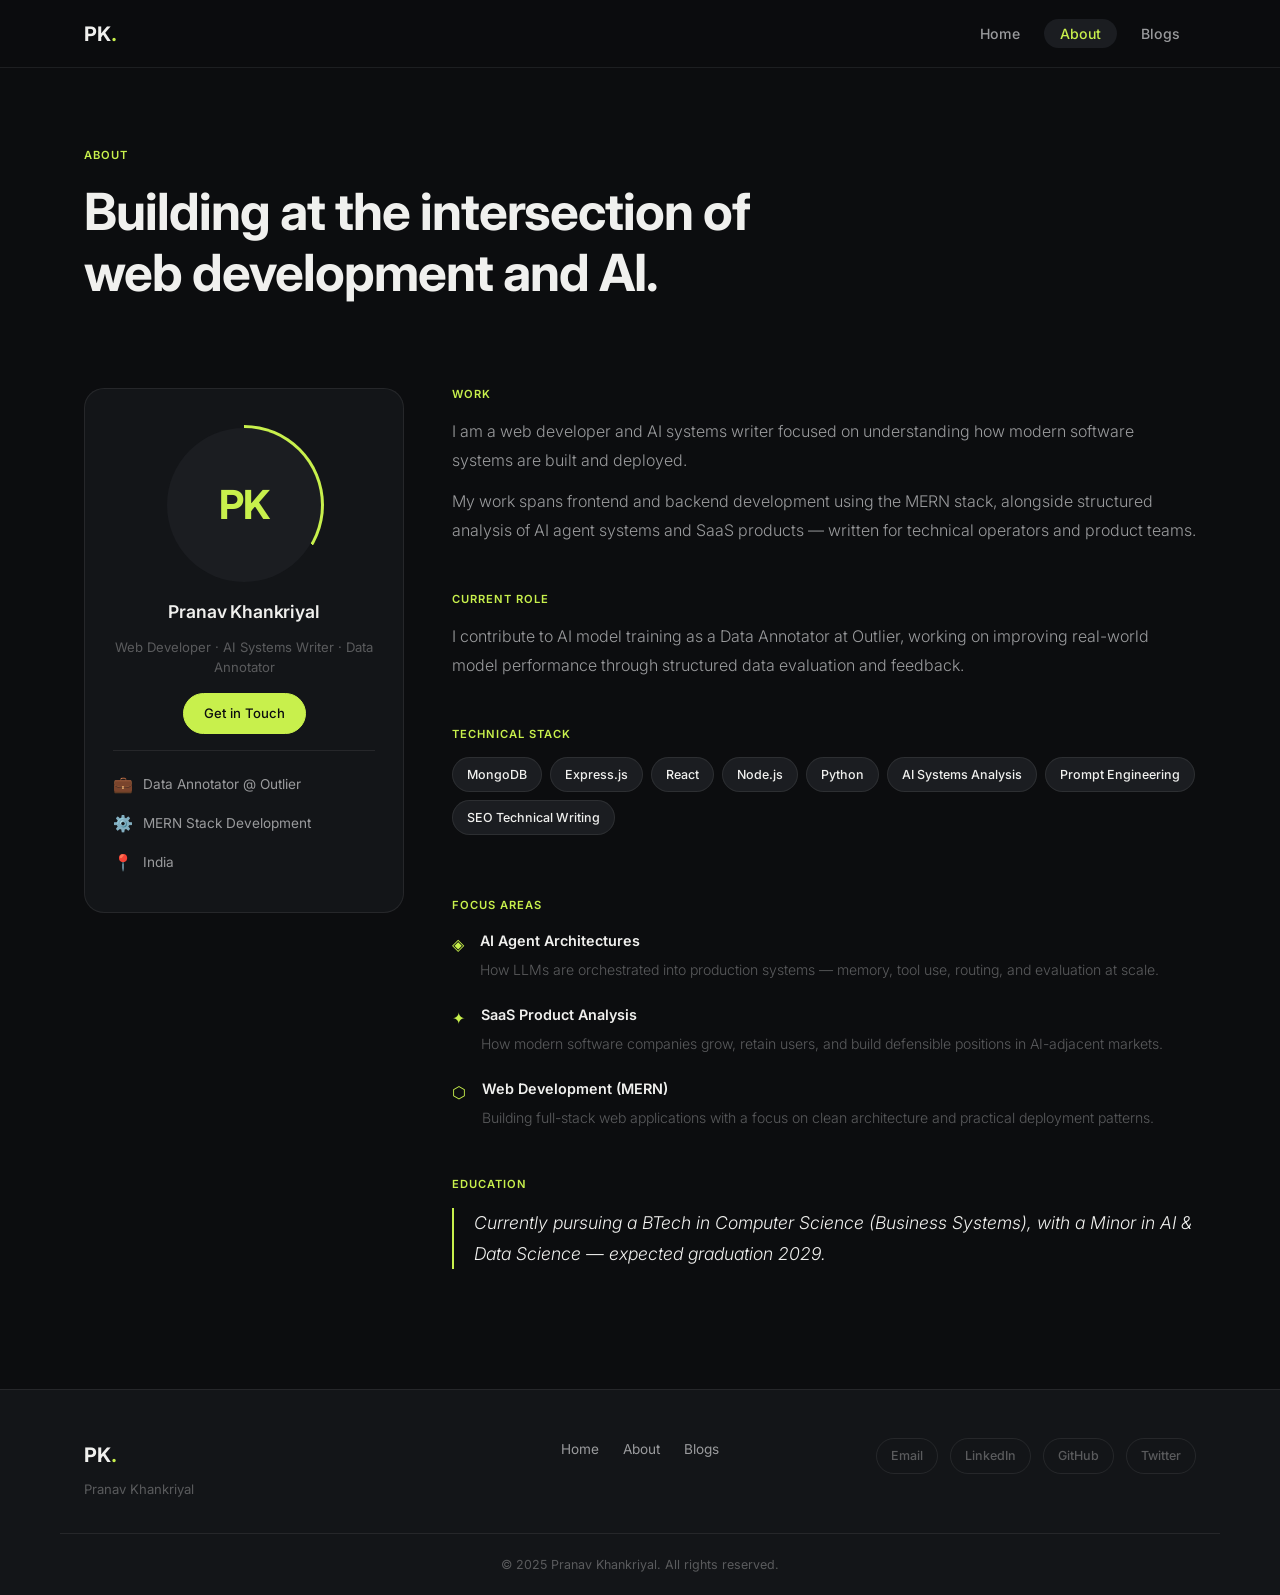
==== about.html @ 28753bcf "Add files via upload" ====
<!DOCTYPE html>
<html lang="en">
<head>
  <meta charset="UTF-8" />
  <meta name="viewport" content="width=device-width, initial-scale=1.0" />
  <title>About — Pranav Khankriyal</title>
  <meta name="description" content="Pranav Khankriyal — Web Developer and AI Systems Writer focused on practical implementations and production-oriented thinking." />
  <link rel="stylesheet" href="styles.css" />
  <link rel="preconnect" href="https://fonts.googleapis.com" />
  <link rel="preconnect" href="https://fonts.gstatic.com" crossorigin />
  <link href="https://fonts.googleapis.com/css2?family=Inter:wght@300;400;500;600;700&family=Poppins:wght@600;700&display=swap" rel="stylesheet" />
</head>
<body>

  <!-- NAVBAR -->
  <nav class="navbar" id="navbar">
    <div class="nav-inner">
      <a href="index.html" class="nav-logo">PK<span class="dot">.</span></a>
      <ul class="nav-links" id="navLinks">
        <li><a href="index.html">Home</a></li>
        <li><a href="about.html" class="active">About</a></li>
        <li><a href="blogs.html">Blogs</a></li>
      </ul>
      <button class="hamburger" id="hamburger" aria-label="Toggle menu" aria-expanded="false">
        <span></span><span></span><span></span>
      </button>
    </div>
  </nav>

  <main>
    <!-- PAGE HEADER -->
    <section class="page-hero">
      <div class="page-hero-content">
        <span class="section-tag">About</span>
        <h1 class="page-title">Building at the intersection of<br />web development and AI.</h1>
      </div>
    </section>

    <!-- ABOUT BODY -->
    <section class="about-section">
      <div class="about-grid">

        <!-- Profile Card -->
        <div class="about-profile-col">
          <div class="about-profile-card">
            <div class="profile-ring about-ring">
              <img src="assets/profile.jpg" alt="Pranav Khankriyal" class="profile-img" onerror="this.style.display='none'; this.nextElementSibling.style.display='flex'" />
              <div class="profile-placeholder" aria-label="Profile photo placeholder" style="display:none">PK</div>
            </div>
            <h2 class="about-name">Pranav Khankriyal</h2>
            <p class="about-role">Web Developer · AI Systems Writer · Data Annotator</p>
            <div class="about-contact-links">
              <a href="mailto:pranavkhankriyal@gmail.com" class="btn btn-primary btn-sm">Get in Touch</a>
            </div>
            <ul class="about-quick-facts">
              <li>
                <span class="fact-icon">💼</span>
                <span>Data Annotator @ Outlier</span>
              </li>
              <li>
                <span class="fact-icon">⚙️</span>
                <span>MERN Stack Development</span>
              </li>
              <li>
                <span class="fact-icon">📍</span>
                <span>India</span>
              </li>
            </ul>
          </div>
        </div>

        <!-- About Text -->
        <div class="about-text-col">
          <div class="about-block">
            <h3 class="about-block-title">Work</h3>
            <p>I am a web developer and AI systems writer focused on understanding how modern software systems are built and deployed.</p>
            <p>My work spans frontend and backend development using the MERN stack, alongside structured analysis of AI agent systems and SaaS products — written for technical operators and product teams.</p>
          </div>

          <div class="about-block">
            <h3 class="about-block-title">Current Role</h3>
            <p>I contribute to AI model training as a Data Annotator at Outlier, working on improving real-world model performance through structured data evaluation and feedback.</p>
          </div>

          <div class="about-block">
            <h3 class="about-block-title">Technical Stack</h3>
            <div class="skills-grid">
              <div class="skill-pill">MongoDB</div>
              <div class="skill-pill">Express.js</div>
              <div class="skill-pill">React</div>
              <div class="skill-pill">Node.js</div>
              <div class="skill-pill">Python</div>
              <div class="skill-pill">AI Systems Analysis</div>
              <div class="skill-pill">Prompt Engineering</div>
              <div class="skill-pill">SEO Technical Writing</div>
            </div>
          </div>

          <div class="about-block">
            <h3 class="about-block-title">Focus Areas</h3>
            <div class="interests-list">
              <div class="interest-item">
                <span class="interest-icon">◈</span>
                <div>
                  <strong>AI Agent Architectures</strong>
                  <p>How LLMs are orchestrated into production systems — memory, tool use, routing, and evaluation at scale.</p>
                </div>
              </div>
              <div class="interest-item">
                <span class="interest-icon">✦</span>
                <div>
                  <strong>SaaS Product Analysis</strong>
                  <p>How modern software companies grow, retain users, and build defensible positions in AI-adjacent markets.</p>
                </div>
              </div>
              <div class="interest-item">
                <span class="interest-icon">⬡</span>
                <div>
                  <strong>Web Development (MERN)</strong>
                  <p>Building full-stack web applications with a focus on clean architecture and practical deployment patterns.</p>
                </div>
              </div>
            </div>
          </div>

          <div class="about-block">
            <h3 class="about-block-title">Education</h3>
            <p class="goal-text">Currently pursuing a BTech in Computer Science (Business Systems), with a Minor in AI &amp; Data Science — expected graduation 2029.</p>
          </div>
        </div>

      </div>
    </section>
  </main>

  <!-- FOOTER -->
  <footer class="footer">
    <div class="footer-inner">
      <div class="footer-brand">
        <span class="nav-logo">PK<span class="dot">.</span></span>
        <p>Pranav Khankriyal</p>
      </div>
      <div class="footer-links">
        <a href="index.html">Home</a>
        <a href="about.html">About</a>
        <a href="blogs.html">Blogs</a>
      </div>
      <div class="footer-social">
        <a href="mailto:pranavkhankriyal@gmail.com" class="social-link">Email</a>
        <a href="https://linkedin.com" target="_blank" rel="noopener noreferrer" class="social-link">LinkedIn</a>
        <a href="https://github.com" target="_blank" rel="noopener noreferrer" class="social-link">GitHub</a>
        <a href="https://twitter.com" target="_blank" rel="noopener noreferrer" class="social-link">Twitter</a>
      </div>
    </div>
    <div class="footer-bottom">
      <p>© 2025 Pranav Khankriyal. All rights reserved.</p>
    </div>
  </footer>

  <script src="script.js"></script>
</body>
</html>
---- styles.css ----
/* ============================================================
   PRANAV KHANKRIYAL — PORTFOLIO STYLESHEET
   Aesthetic: Editorial dark-base, sharp typographic contrast
   Fonts: Syne (display) + DM Sans (body)
   ============================================================ */

/* ----------------------------------------------------------
   CUSTOM PROPERTIES
   ---------------------------------------------------------- */
:root {
  --bg: #0c0d0f;
  --bg-surface: #131518;
  --bg-elevated: #1b1d21;
  --border: rgba(255, 255, 255, 0.08);
  --border-hover: rgba(255, 255, 255, 0.18);

  --text-primary: #f0f0ee;
  --text-secondary: #9a9b9d;
  --text-muted: #5a5b5d;

  --accent: #c8f04c;       /* Sharp lime — signature accent */
  --accent-dim: rgba(200, 240, 76, 0.12);
  --accent-hover: #d4f562;

  --font-display: 'Inter', sans-serif;
  --font-body: 'Inter', sans-serif;

  --radius-sm: 6px;
  --radius-md: 12px;
  --radius-lg: 20px;
  --radius-pill: 100px;

  --nav-h: 68px;
  --max-w: 1160px;
  --section-gap: 120px;

  --transition: 0.25s cubic-bezier(0.4, 0, 0.2, 1);
  --transition-slow: 0.45s cubic-bezier(0.4, 0, 0.2, 1);
}

/* ----------------------------------------------------------
   RESET & BASE
   ---------------------------------------------------------- */
*, *::before, *::after { box-sizing: border-box; margin: 0; padding: 0; }

html {
  scroll-behavior: smooth;
  font-size: 16px;
}

body {
  background-color: var(--bg);
  color: var(--text-primary);
  font-family: 'Inter', sans-serif;
  font-weight: 400;
  line-height: 1.7;
  -webkit-font-smoothing: antialiased;
  overflow-x: hidden;
}

img { max-width: 100%; display: block; }
a { text-decoration: none; color: inherit; }
ul { list-style: none; }
button { font-family: inherit; cursor: pointer; border: none; background: none; }

/* ----------------------------------------------------------
   TYPOGRAPHY
   ---------------------------------------------------------- */
h1, h2, h3, h4 {
  font-family: 'Inter', sans-serif;
  font-weight: 700;
  line-height: 1.2;
  letter-spacing: -0.015em;
}

em {
  font-style: normal;
  color: var(--accent);
  font-weight: inherit;
  transition: text-shadow 0.3s ease, color 0.3s ease;
}

.hero-name em:hover {
  color: var(--accent-hover);
  text-shadow: 0 0 32px rgba(200, 240, 76, 0.35);
}

/* ----------------------------------------------------------
   LAYOUT UTILITIES
   ---------------------------------------------------------- */
.container {
  max-width: var(--max-w);
  margin: 0 auto;
  padding: 0 24px;
}

/* ----------------------------------------------------------
   NAVBAR
   ---------------------------------------------------------- */
.navbar {
  position: fixed;
  top: 0; left: 0; right: 0;
  z-index: 1000;
  height: var(--nav-h);
  background: rgba(12, 13, 15, 0.82);
  backdrop-filter: blur(18px);
  -webkit-backdrop-filter: blur(18px);
  border-bottom: 1px solid var(--border);
  transition: background var(--transition), box-shadow var(--transition);
}

.navbar.scrolled {
  background: rgba(12, 13, 15, 0.96);
  box-shadow: 0 4px 32px rgba(0,0,0,0.4);
}

.nav-inner {
  max-width: var(--max-w);
  margin: 0 auto;
  padding: 0 24px;
  height: 100%;
  display: flex;
  align-items: center;
  justify-content: space-between;
}

.nav-logo {
  font-family: 'Inter', sans-serif;
  font-size: 1.25rem;
  font-weight: 700;
  color: var(--text-primary);
  letter-spacing: -0.01em;
  transition: color var(--transition);
}

.nav-logo:hover { color: var(--accent); }

.nav-logo .dot { color: var(--accent); }

.nav-links {
  display: flex;
  align-items: center;
  gap: 8px;
}

.nav-links a {
  font-family: 'Inter', sans-serif;
  font-size: 0.88rem;
  font-weight: 500;
  color: var(--text-secondary);
  padding: 6px 16px;
  border-radius: var(--radius-pill);
  transition: color var(--transition), background var(--transition);
  letter-spacing: 0;
}

.nav-links a:hover,
.nav-links a.active {
  color: var(--text-primary);
  background: var(--bg-elevated);
}

.nav-links a.active { color: var(--accent); }

/* Hamburger */
.hamburger {
  display: none;
  flex-direction: column;
  gap: 5px;
  padding: 8px;
  border-radius: var(--radius-sm);
  transition: background var(--transition);
}

.hamburger:hover { background: var(--bg-elevated); }

.hamburger span {
  display: block;
  width: 22px;
  height: 2px;
  background: var(--text-primary);
  border-radius: 2px;
  transition: transform var(--transition), opacity var(--transition);
}

.hamburger.open span:nth-child(1) { transform: translateY(7px) rotate(45deg); }
.hamburger.open span:nth-child(2) { opacity: 0; transform: scaleX(0); }
.hamburger.open span:nth-child(3) { transform: translateY(-7px) rotate(-45deg); }

/* ----------------------------------------------------------
   BUTTONS
   ---------------------------------------------------------- */
.btn {
  display: inline-flex;
  align-items: center;
  gap: 8px;
  font-family: 'Inter', sans-serif;
  font-size: 0.875rem;
  font-weight: 500;
  padding: 12px 28px;
  border-radius: var(--radius-pill);
  border: 1.5px solid transparent;
  transition: background var(--transition), color var(--transition), border-color var(--transition), transform var(--transition), box-shadow var(--transition);
  cursor: pointer;
  white-space: nowrap;
  letter-spacing: 0;
}

.btn:active { transform: scale(0.97); }

.btn-primary {
  background: var(--accent);
  color: #0c0d0f;
  border-color: var(--accent);
}

.btn-primary:hover {
  background: var(--accent-hover);
  border-color: var(--accent-hover);
  box-shadow: 0 0 28px rgba(200, 240, 76, 0.3);
  transform: translateY(-2px);
}

.btn-outline {
  background: transparent;
  color: var(--text-primary);
  border-color: var(--border-hover);
}

.btn-outline:hover {
  border-color: var(--accent);
  color: var(--accent);
  transform: translateY(-2px);
}

.btn-sm {
  padding: 8px 20px;
  font-size: 0.82rem;
}

/* ----------------------------------------------------------
   SECTION COMMON
   ---------------------------------------------------------- */
.section-tag {
  display: inline-block;
  font-family: 'Inter', sans-serif;
  font-size: 0.7rem;
  font-weight: 600;
  letter-spacing: 0.1em;
  text-transform: uppercase;
  color: var(--accent);
  margin-bottom: 16px;
}

.section-title {
  font-size: clamp(2rem, 4vw, 3rem);
  color: var(--text-primary);
  margin-bottom: 56px;
}

.section-header {
  max-width: var(--max-w);
  margin: 0 auto;
  padding: 0 24px;
  margin-bottom: 0;
}

/* ----------------------------------------------------------
   HERO
   ---------------------------------------------------------- */
.hero {
  min-height: 100vh;
  display: flex;
  align-items: center;
  justify-content: space-between;
  padding: calc(var(--nav-h) + 48px) 24px 80px;
  max-width: var(--max-w);
  margin: 0 auto;
  gap: 64px;
  position: relative;
}

.hero-bg-grid {
  position: fixed;
  inset: 0;
  z-index: -1;
  background-image:
    linear-gradient(rgba(255,255,255,0.025) 1px, transparent 1px),
    linear-gradient(90deg, rgba(255,255,255,0.025) 1px, transparent 1px);
  background-size: 60px 60px;
  mask-image: radial-gradient(ellipse 80% 80% at 50% 50%, black 30%, transparent 100%);
}

.hero-content {
  flex: 1 1 0;
  min-width: 0;
  max-width: 580px;
}

.hero-badge {
  display: inline-flex;
  align-items: center;
  gap: 8px;
  font-size: 0.75rem;
  font-weight: 500;
  color: var(--accent);
  background: var(--accent-dim);
  border: 1px solid rgba(200, 240, 76, 0.25);
  padding: 5px 14px;
  border-radius: var(--radius-pill);
  margin-bottom: 28px;
  letter-spacing: 0.02em;
}

.hero-badge::before {
  content: '';
  width: 7px; height: 7px;
  background: var(--accent);
  border-radius: 50%;
  animation: pulse 2s ease-in-out infinite;
}

@keyframes pulse {
  0%, 100% { opacity: 1; transform: scale(1); }
  50% { opacity: 0.5; transform: scale(0.8); }
}

.hero-name {
  font-family: 'Poppins', sans-serif;
  font-size: clamp(3rem, 7vw, 5.5rem);
  font-weight: 700;
  line-height: 1.08;
  letter-spacing: -0.01em;
  margin-bottom: 24px;
  animation: fadeUp 0.7s ease both;
}

.hero-subtitle {
  font-family: 'Inter', sans-serif;
  font-size: clamp(0.9rem, 2vw, 1rem);
  color: var(--text-secondary);
  font-weight: 400;
  margin-bottom: 20px;
  line-height: 1.6;
  animation: fadeUp 0.7s 0.1s ease both;
}

.hero-subtitle .sep {
  color: var(--text-muted);
  margin: 0 8px;
}

.hero-desc {
  font-size: 1rem;
  color: var(--text-secondary);
  font-weight: 300;
  margin-bottom: 40px;
  line-height: 1.8;
  max-width: 520px;
  animation: fadeUp 0.7s 0.2s ease both;
}

.hero-ctas {
  display: flex;
  gap: 12px;
  flex-wrap: wrap;
  animation: fadeUp 0.7s 0.3s ease both;
}

/* Hero Visual */
.hero-visual {
  flex: 0 0 auto;
  position: relative;
  animation: fadeUp 0.7s 0.15s ease both;
  min-width: 300px;
}

.profile-ring {
  width: 300px;
  height: 300px;
  border-radius: 50%;
  padding: 3px;
  background: conic-gradient(var(--accent) 0deg 120deg, transparent 120deg 360deg);
  position: relative;
  flex-shrink: 0;
}

.profile-img {
  width: 100%;
  height: 100%;
  border-radius: 50%;
  object-fit: cover;
  object-position: top center;
  display: block;
}

.profile-placeholder {
  width: 100%;
  height: 100%;
  border-radius: 50%;
  background: var(--bg-elevated);
  display: flex;
  align-items: center;
  justify-content: center;
  font-family: 'Inter', sans-serif;
  font-size: 2.5rem;
  font-weight: 700;
  color: var(--accent);
  letter-spacing: -0.02em;
}

/* Floating tags */
.floating-tag {
  position: absolute;
  font-family: 'Inter', sans-serif;
  font-size: 0.72rem;
  font-weight: 500;
  letter-spacing: 0.02em;
  text-transform: uppercase;
  color: var(--text-primary);
  background: var(--bg-elevated);
  border: 1px solid var(--border);
  padding: 6px 14px;
  border-radius: var(--radius-pill);
  white-space: nowrap;
  animation: float 3s ease-in-out infinite;
}

.tag-1 { top: 10%; right: -40px; animation-delay: 0s; }
.tag-2 { bottom: 20%; right: -60px; animation-delay: 0.8s; }
.tag-3 { bottom: 5%; left: -20px; animation-delay: 1.6s; }

@keyframes float {
  0%, 100% { transform: translateY(0); }
  50% { transform: translateY(-8px); }
}

@keyframes fadeUp {
  from { opacity: 0; transform: translateY(20px); }
  to { opacity: 1; transform: translateY(0); }
}

/* ----------------------------------------------------------
   STATS STRIP
   ---------------------------------------------------------- */
.stats-strip {
  max-width: var(--max-w);
  margin: 0 auto 80px;
  padding: 0 24px;
  display: flex;
  align-items: center;
  gap: 0;
  border: 1px solid var(--border);
  border-radius: var(--radius-lg);
  overflow: hidden;
  background: var(--bg-surface);
}

.stat-item {
  flex: 1;
  display: flex;
  flex-direction: column;
  gap: 4px;
  padding: 28px 32px;
}

.stat-num {
  font-family: 'Inter', sans-serif;
  font-size: 1.6rem;
  font-weight: 700;
  color: var(--accent);
  letter-spacing: -0.02em;
}

.stat-label {
  font-size: 0.82rem;
  color: var(--text-muted);
  font-weight: 400;
}

.stat-divider {
  width: 1px;
  height: 60px;
  background: var(--border);
  flex-shrink: 0;
}

/* ----------------------------------------------------------
   SERVICES SECTION
   ---------------------------------------------------------- */
.services {
  max-width: var(--max-w);
  margin: 0 auto;
  padding: 0 24px var(--section-gap);
}

.services-grid {
  display: grid;
  grid-template-columns: repeat(3, 1fr);
  gap: 16px;
  margin-top: 48px;
}

.service-card {
  background: var(--bg-surface);
  border: 1px solid var(--border);
  border-radius: var(--radius-lg);
  padding: 36px 32px;
  transition: border-color var(--transition), background var(--transition), transform var(--transition-slow);
  cursor: default;
}

.service-card:hover {
  border-color: var(--border-hover);
  background: var(--bg-elevated);
  transform: translateY(-4px);
}

.service-card:hover .service-icon { color: var(--accent); }

.service-icon {
  font-size: 1.4rem;
  margin-bottom: 20px;
  color: var(--text-muted);
  transition: color var(--transition);
}

.service-card h3 {
  font-family: 'Inter', sans-serif;
  font-size: 1rem;
  font-weight: 600;
  margin-bottom: 12px;
  color: var(--text-primary);
  letter-spacing: -0.01em;
}

.service-card p {
  font-size: 0.9rem;
  color: var(--text-secondary);
  line-height: 1.7;
  font-weight: 300;
}

/* ----------------------------------------------------------
   PAGE HERO (About / Blogs)
   ---------------------------------------------------------- */
.page-hero {
  padding: calc(var(--nav-h) + 72px) 24px 64px;
  max-width: var(--max-w);
  margin: 0 auto;
}

.page-title {
  font-size: clamp(2rem, 5vw, 3.2rem);
  font-weight: 700;
  letter-spacing: -0.02em;
  margin-bottom: 20px;
  line-height: 1.2;
  animation: fadeUp 0.6s ease both;
}

.page-subtitle {
  font-size: 1.05rem;
  color: var(--text-secondary);
  font-weight: 300;
  max-width: 560px;
  line-height: 1.75;
  animation: fadeUp 0.6s 0.1s ease both;
}

/* ----------------------------------------------------------
   ABOUT SECTION
   ---------------------------------------------------------- */
.about-section {
  max-width: var(--max-w);
  margin: 0 auto;
  padding: 0 24px var(--section-gap);
}

.about-grid {
  display: grid;
  grid-template-columns: 320px 1fr;
  gap: 48px;
  align-items: start;
}

/* Profile Card */
.about-profile-card {
  background: var(--bg-surface);
  border: 1px solid var(--border);
  border-radius: var(--radius-lg);
  padding: 36px 28px;
  display: flex;
  flex-direction: column;
  align-items: center;
  gap: 16px;
  position: sticky;
  top: calc(var(--nav-h) + 24px);
}

.about-ring {
  width: 160px;
  height: 160px;
}

.about-name {
  font-size: 1.1rem;
  font-weight: 600;
  letter-spacing: -0.01em;
  text-align: center;
}

.about-role {
  font-size: 0.82rem;
  color: var(--text-muted);
  text-align: center;
  line-height: 1.5;
}

.about-quick-facts {
  width: 100%;
  border-top: 1px solid var(--border);
  padding-top: 20px;
  display: flex;
  flex-direction: column;
  gap: 12px;
}

.about-quick-facts li {
  display: flex;
  align-items: center;
  gap: 10px;
  font-size: 0.85rem;
  color: var(--text-secondary);
}

.fact-icon { font-size: 1rem; flex-shrink: 0; }

/* About Text */
.about-text-col {
  display: flex;
  flex-direction: column;
  gap: 48px;
}

.about-block-title {
  font-size: 0.7rem;
  font-weight: 600;
  letter-spacing: 0.09em;
  text-transform: uppercase;
  color: var(--accent);
  margin-bottom: 16px;
}

.about-block p {
  font-size: 1rem;
  color: var(--text-secondary);
  line-height: 1.8;
  font-weight: 300;
  margin-bottom: 12px;
}

.about-block p:last-child { margin-bottom: 0; }

/* Skills */
.skills-grid {
  display: flex;
  flex-wrap: wrap;
  gap: 8px;
  margin-bottom: 16px;
}

.skill-pill {
  font-family: 'Inter', sans-serif;
  font-size: 0.78rem;
  font-weight: 500;
  color: var(--text-primary);
  background: var(--bg-elevated);
  border: 1px solid var(--border);
  padding: 6px 14px;
  border-radius: var(--radius-pill);
  letter-spacing: 0;
  transition: border-color var(--transition), color var(--transition);
  cursor: default;
}

.skill-pill:hover {
  border-color: var(--accent);
  color: var(--accent);
}

.skills-note {
  font-size: 0.88rem !important;
  color: var(--text-muted) !important;
}

.skills-note strong { color: var(--text-secondary); }

/* Interests */
.interests-list {
  display: flex;
  flex-direction: column;
  gap: 20px;
}

.interest-item {
  display: flex;
  gap: 16px;
  align-items: flex-start;
}

.interest-icon {
  font-size: 1rem;
  color: var(--accent);
  flex-shrink: 0;
  margin-top: 2px;
}

.interest-item strong {
  display: block;
  font-family: 'Inter', sans-serif;
  font-size: 0.9rem;
  font-weight: 600;
  margin-bottom: 4px;
  color: var(--text-primary);
}

.interest-item p {
  font-size: 0.88rem !important;
  color: var(--text-muted) !important;
  margin: 0 !important;
}

/* Goal */
.goal-text {
  font-size: 1.1rem !important;
  color: var(--text-primary) !important;
  border-left: 2px solid var(--accent);
  padding-left: 20px;
  font-style: italic;
  line-height: 1.75 !important;
}

/* ----------------------------------------------------------
   BLOG CONTROLS
   ---------------------------------------------------------- */
.blog-controls {
  max-width: var(--max-w);
  margin: 0 auto;
  padding: 0 24px 40px;
}

.filter-tags {
  display: flex;
  flex-wrap: wrap;
  gap: 8px;
}

.filter-btn {
  font-family: 'Inter', sans-serif;
  font-size: 0.82rem;
  font-weight: 500;
  letter-spacing: 0;
  color: var(--text-secondary);
  background: transparent;
  border: 1px solid var(--border);
  padding: 7px 18px;
  border-radius: var(--radius-pill);
  transition: all var(--transition);
  cursor: pointer;
}

.filter-btn:hover {
  border-color: var(--border-hover);
  color: var(--text-primary);
}

.filter-btn.active {
  background: var(--accent);
  color: #0c0d0f;
  border-color: var(--accent);
}

/* ----------------------------------------------------------
   BLOG GRID
   ---------------------------------------------------------- */
.blogs-section {
  max-width: var(--max-w);
  margin: 0 auto;
  padding: 0 24px 80px;
}

.blogs-grid {
  display: grid;
  grid-template-columns: repeat(auto-fill, minmax(320px, 1fr));
  gap: 20px;
}

.blog-card {
  background: var(--bg-surface);
  border: 1px solid var(--border);
  border-radius: var(--radius-lg);
  padding: 32px 28px;
  display: flex;
  flex-direction: column;
  gap: 0;
  transition: border-color var(--transition), background var(--transition), transform var(--transition-slow);
}

.blog-card:hover {
  border-color: var(--border-hover);
  background: var(--bg-elevated);
  transform: translateY(-4px);
}

.blog-card-header {
  display: flex;
  align-items: center;
  justify-content: space-between;
  margin-bottom: 16px;
}

.blog-tag {
  font-family: 'Inter', sans-serif;
  font-size: 0.7rem;
  font-weight: 600;
  letter-spacing: 0.06em;
  text-transform: uppercase;
  color: var(--accent);
  background: var(--accent-dim);
  padding: 4px 10px;
  border-radius: var(--radius-pill);
}

.blog-date {
  font-size: 0.78rem;
  color: var(--text-muted);
}

.blog-card-title {
  font-size: 1.05rem;
  font-weight: 600;
  letter-spacing: -0.01em;
  color: var(--text-primary);
  margin-bottom: 12px;
  line-height: 1.35;
}

.blog-card-desc {
  font-size: 0.88rem;
  color: var(--text-secondary);
  line-height: 1.75;
  font-weight: 300;
  flex: 1;
  margin-bottom: 24px;
}

.blog-card-footer {
  display: flex;
  align-items: center;
  justify-content: space-between;
  border-top: 1px solid var(--border);
  padding-top: 20px;
}

.read-time {
  font-size: 0.78rem;
  color: var(--text-muted);
}

.blog-read-btn { align-self: flex-end; }

.empty-state {
  text-align: center;
  padding: 80px 24px;
  color: var(--text-muted);
}

.empty-state span {
  display: block;
  font-family: var(--font-display);
  font-size: 1.1rem;
  font-weight: 600;
  color: var(--text-secondary);
  margin-bottom: 8px;
}

/* ----------------------------------------------------------
   CTA STRIP
   ---------------------------------------------------------- */
.cta-strip {
  max-width: var(--max-w);
  margin: 0 auto 80px;
  padding: 0 24px;
}

.cta-inner {
  background: var(--bg-surface);
  border: 1px solid var(--border);
  border-radius: var(--radius-lg);
  padding: 56px 48px;
  text-align: center;
  position: relative;
  overflow: hidden;
}

.cta-inner::before {
  content: '';
  position: absolute;
  top: -50%;
  left: 50%;
  transform: translateX(-50%);
  width: 400px;
  height: 200px;
  background: radial-gradient(ellipse, rgba(200,240,76,0.08) 0%, transparent 70%);
  pointer-events: none;
}

.cta-inner h2 {
  font-size: clamp(1.4rem, 3vw, 2rem);
  margin-bottom: 12px;
  letter-spacing: -0.03em;
}

.cta-inner p {
  color: var(--text-secondary);
  margin-bottom: 32px;
  font-size: 1rem;
  font-weight: 300;
}

/* ----------------------------------------------------------
   FOOTER
   ---------------------------------------------------------- */
.footer {
  border-top: 1px solid var(--border);
  background: var(--bg-surface);
}

.footer-inner {
  max-width: var(--max-w);
  margin: 0 auto;
  padding: 48px 24px 32px;
  display: grid;
  grid-template-columns: 1fr auto 1fr;
  align-items: start;
  gap: 32px;
}

.footer-brand p {
  font-size: 0.82rem;
  color: var(--text-muted);
  margin-top: 6px;
}

.footer-links {
  display: flex;
  flex-direction: row;
  align-items: center;
  gap: 24px;
}

.footer-links a {
  font-family: 'Inter', sans-serif;
  font-size: 0.85rem;
  font-weight: 400;
  color: var(--text-secondary);
  transition: color var(--transition);
}

.footer-links a:hover { color: var(--accent); }

.footer-social {
  display: flex;
  gap: 12px;
  justify-content: flex-end;
  flex-wrap: wrap;
}

.social-link {
  font-family: 'Inter', sans-serif;
  font-size: 0.78rem;
  font-weight: 500;
  letter-spacing: 0;
  color: var(--text-muted);
  border: 1px solid var(--border);
  padding: 6px 14px;
  border-radius: var(--radius-pill);
  transition: all var(--transition);
}

.social-link:hover {
  color: var(--accent);
  border-color: var(--accent);
}

.footer-bottom {
  max-width: var(--max-w);
  margin: 0 auto;
  padding: 20px 24px;
  border-top: 1px solid var(--border);
  text-align: center;
}

.footer-bottom p {
  font-size: 0.78rem;
  color: var(--text-muted);
}

/* ----------------------------------------------------------
   BR RESPONSIVE HELPER
   ---------------------------------------------------------- */
.br-desk { display: block; }

/* ----------------------------------------------------------
   RESPONSIVE
   ---------------------------------------------------------- */
@media (max-width: 900px) {
  .hero {
    flex-direction: column-reverse;
    align-items: center;
    text-align: center;
    min-height: auto;
    padding-top: calc(var(--nav-h) + 40px);
    gap: 40px;
  }

  .hero-ctas { justify-content: center; }
  .hero-content { max-width: 100%; min-width: unset; }
  .hero-desc { max-width: 100%; }
  .hero-visual { min-width: unset; }

  .floating-tag { display: none; }

  .profile-ring { width: 200px; height: 200px; }

  .services-grid { grid-template-columns: 1fr; }

  .stats-strip {
    flex-direction: column;
    gap: 0;
  }

  .stat-item { padding: 20px 24px; width: 100%; }

  .stat-divider { width: 100%; height: 1px; }

  .about-grid {
    grid-template-columns: 1fr;
  }

  .about-profile-card {
    position: static;
  }

  .footer-inner {
    grid-template-columns: 1fr;
    text-align: center;
  }

  .footer-social { justify-content: center; }

  .br-desk { display: none; }
}

@media (max-width: 640px) {
  :root { --section-gap: 72px; }

  .hamburger { display: flex; }

  .nav-links {
    position: fixed;
    top: var(--nav-h);
    left: 0; right: 0;
    background: rgba(12, 13, 15, 0.98);
    backdrop-filter: blur(20px);
    flex-direction: column;
    padding: 24px 24px 32px;
    gap: 4px;
    border-bottom: 1px solid var(--border);
    transform: translateY(-110%);
    opacity: 0;
    transition: transform var(--transition), opacity var(--transition);
    pointer-events: none;
  }

  .nav-links.open {
    transform: translateY(0);
    opacity: 1;
    pointer-events: all;
  }

  .nav-links a {
    display: block;
    padding: 12px 16px;
    font-size: 1rem;
    width: 100%;
  }

  .hero-name { font-size: clamp(2.8rem, 11vw, 4rem); }

  .blogs-grid { grid-template-columns: 1fr; }

  .cta-inner { padding: 36px 24px; }

  .section-title { margin-bottom: 32px; }
}
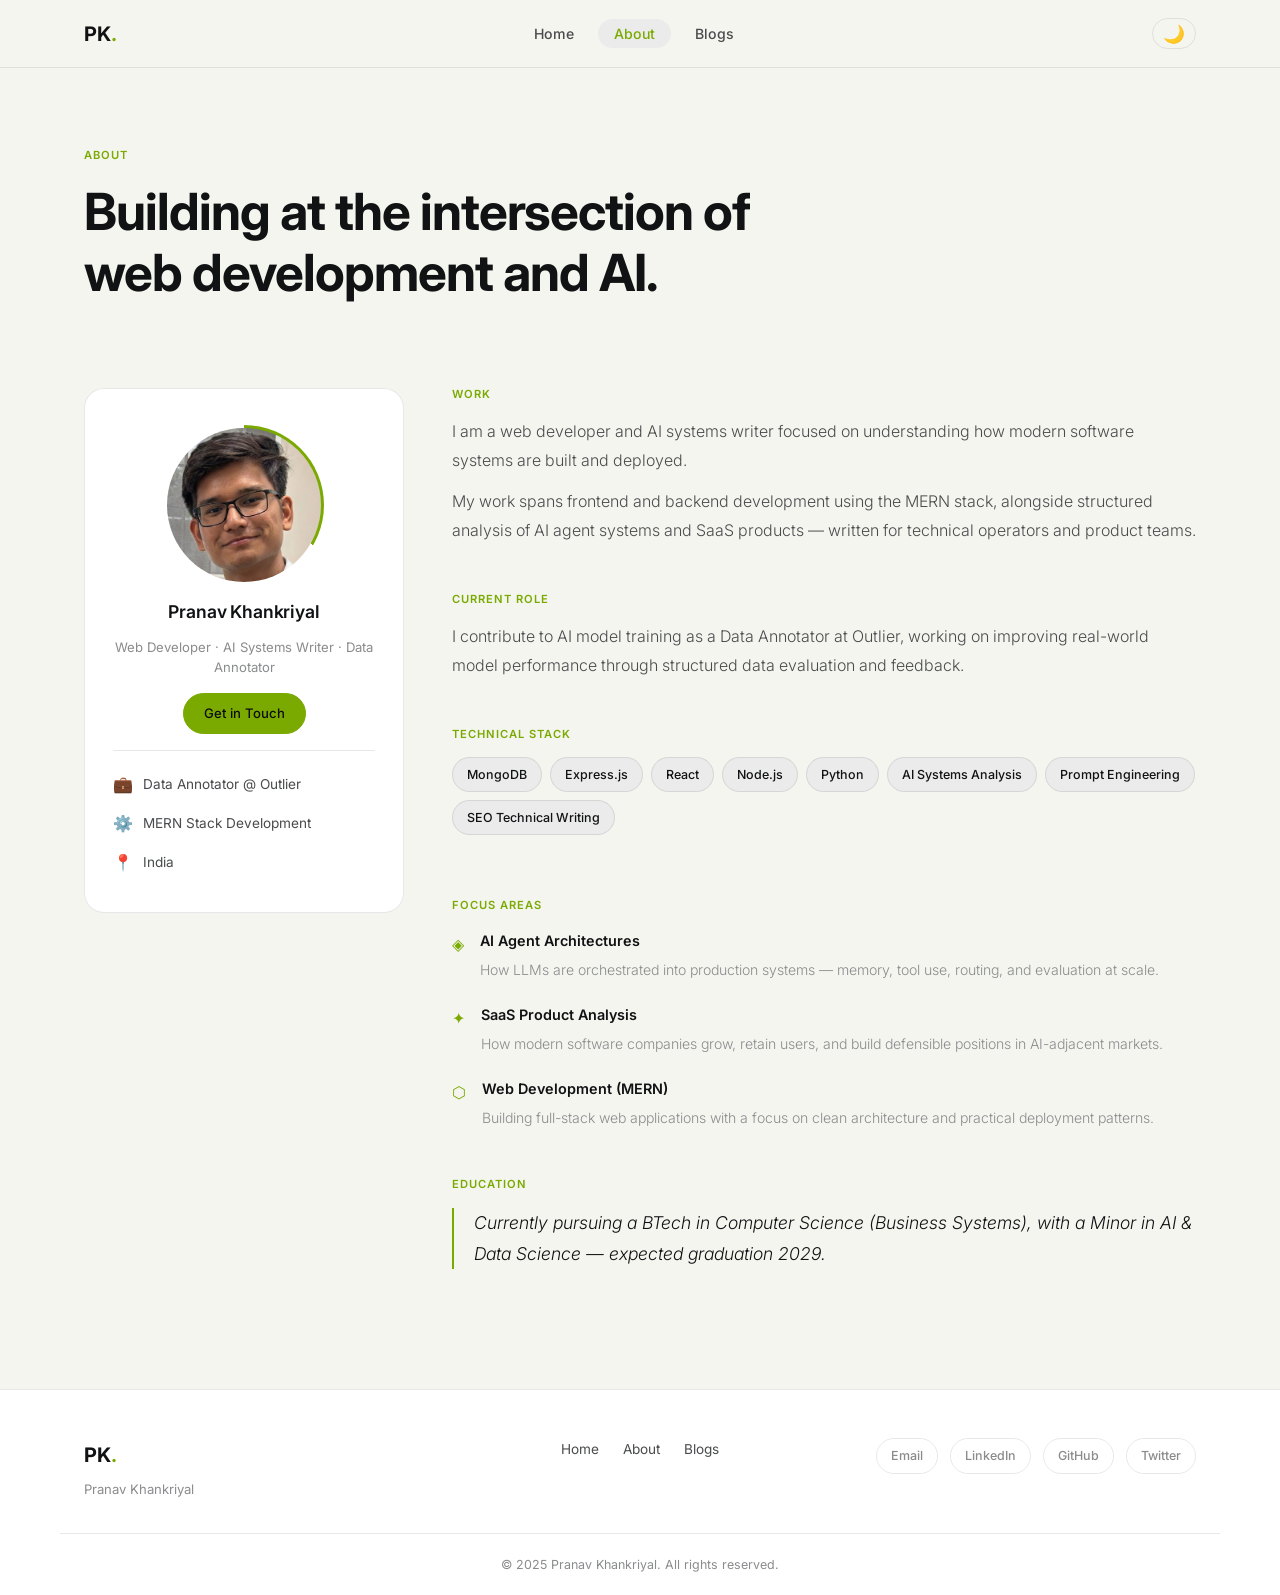
==== commit 6374dadb: "Add files via upload" ====
--- a/about.html
+++ b/about.html
@@ -6,6 +6,8 @@
   <title>About — Pranav Khankriyal</title>
   <meta name="description" content="Pranav Khankriyal — Web Developer and AI Systems Writer focused on practical implementations and production-oriented thinking." />
   <link rel="stylesheet" href="styles.css" />
+  <!-- Prevent flash of wrong theme on load -->
+  <script>try{if(localStorage.getItem('pk-theme')==='dark'){document.documentElement.setAttribute('data-theme','dark');}}catch(e){}</script>
   <link rel="preconnect" href="https://fonts.googleapis.com" />
   <link rel="preconnect" href="https://fonts.gstatic.com" crossorigin />
   <link href="https://fonts.googleapis.com/css2?family=Inter:wght@300;400;500;600;700&family=Poppins:wght@600;700&display=swap" rel="stylesheet" />
@@ -21,6 +23,7 @@
         <li><a href="about.html" class="active">About</a></li>
         <li><a href="blogs.html">Blogs</a></li>
       </ul>
+      <button class="theme-toggle" id="themeToggle" aria-label="Switch to light mode" title="Switch to light mode">☀️</button>
       <button class="hamburger" id="hamburger" aria-label="Toggle menu" aria-expanded="false">
         <span></span><span></span><span></span>
       </button>
@@ -50,7 +53,7 @@
             <h2 class="about-name">Pranav Khankriyal</h2>
             <p class="about-role">Web Developer · AI Systems Writer · Data Annotator</p>
             <div class="about-contact-links">
-              <a href="mailto:pranavkhankriyal@gmail.com" class="btn btn-primary btn-sm">Get in Touch</a>
+              <a href="https://www.linkedin.com/in/pranav-khankriyal-8a0748310" target="_blank" rel="noopener noreferrer" class="btn btn-primary btn-sm">Get in Touch</a>
             </div>
             <ul class="about-quick-facts">
               <li>
--- a/styles.css
+++ b/styles.css
@@ -8,34 +8,87 @@
    CUSTOM PROPERTIES
    ---------------------------------------------------------- */
 :root {
-  --bg: #0c0d0f;
-  --bg-surface: #131518;
-  --bg-elevated: #1b1d21;
-  --border: rgba(255, 255, 255, 0.08);
+  /* ---- DEFAULT: LIGHT THEME ---- */
+  --bg:           #f5f5f0;
+  --bg-surface:   #ffffff;
+  --bg-elevated:  #ebebeb;
+  --border:       rgba(0, 0, 0, 0.09);
+  --border-hover: rgba(0, 0, 0, 0.22);
+
+  --text-primary:   #111213;
+  --text-secondary: #4a4b4d;
+  --text-muted:     #8a8b8d;
+
+  --accent:      #7aaa00;          /* Deep lime — readable on white */
+  --accent-dim:  rgba(122, 170, 0, 0.10);
+  --accent-hover:#8ec400;
+
+  --font-display: 'Inter', sans-serif;
+  --font-body:    'Inter', sans-serif;
+
+  --radius-sm:   6px;
+  --radius-md:   12px;
+  --radius-lg:   20px;
+  --radius-pill: 100px;
+
+  --nav-h:        68px;
+  --max-w:        1160px;
+  --section-gap:  120px;
+
+  --transition:      0.25s cubic-bezier(0.4, 0, 0.2, 1);
+  --transition-slow: 0.45s cubic-bezier(0.4, 0, 0.2, 1);
+}
+
+/* ----------------------------------------------------------
+   DARK THEME OVERRIDES
+   Applied when <html data-theme="dark"> is set
+   ---------------------------------------------------------- */
+[data-theme="dark"] {
+  --bg:           #0c0d0f;
+  --bg-surface:   #131518;
+  --bg-elevated:  #1b1d21;
+  --border:       rgba(255, 255, 255, 0.08);
   --border-hover: rgba(255, 255, 255, 0.18);
 
-  --text-primary: #f0f0ee;
+  --text-primary:   #f0f0ee;
   --text-secondary: #9a9b9d;
-  --text-muted: #5a5b5d;
-
-  --accent: #c8f04c;       /* Sharp lime — signature accent */
-  --accent-dim: rgba(200, 240, 76, 0.12);
-  --accent-hover: #d4f562;
-
-  --font-display: 'Inter', sans-serif;
-  --font-body: 'Inter', sans-serif;
-
-  --radius-sm: 6px;
-  --radius-md: 12px;
-  --radius-lg: 20px;
-  --radius-pill: 100px;
-
-  --nav-h: 68px;
-  --max-w: 1160px;
-  --section-gap: 120px;
-
-  --transition: 0.25s cubic-bezier(0.4, 0, 0.2, 1);
-  --transition-slow: 0.45s cubic-bezier(0.4, 0, 0.2, 1);
+  --text-muted:     #5a5b5d;
+
+  --accent:      #c8f04c;          /* Sharp lime — signature dark-mode accent */
+  --accent-dim:  rgba(200, 240, 76, 0.12);
+  --accent-hover:#d4f562;
+}
+
+/* Dark mode: navbar glass tint */
+[data-theme="dark"] .navbar {
+  background: rgba(12, 13, 15, 0.82);
+}
+
+[data-theme="dark"] .navbar.scrolled {
+  background: rgba(12, 13, 15, 0.96);
+  box-shadow: 0 4px 32px rgba(0,0,0,0.4);
+}
+
+/* Dark mode: hero bg grid (white lines on dark bg) */
+[data-theme="dark"] .hero-bg-grid {
+  background-image:
+    linear-gradient(rgba(255,255,255,0.025) 1px, transparent 1px),
+    linear-gradient(90deg, rgba(255,255,255,0.025) 1px, transparent 1px);
+}
+
+/* Dark mode: mobile nav overlay */
+[data-theme="dark"] .nav-links {
+  background: rgba(12, 13, 15, 0.98);
+}
+
+/* Dark mode: pullquote */
+[data-theme="dark"] .pullquote {
+  background: #131518;
+}
+
+/* Dark mode: hero badge border */
+[data-theme="dark"] .hero-badge {
+  border-color: rgba(200, 240, 76, 0.25);
 }
 
 /* ----------------------------------------------------------
@@ -102,7 +155,7 @@
   top: 0; left: 0; right: 0;
   z-index: 1000;
   height: var(--nav-h);
-  background: rgba(12, 13, 15, 0.82);
+  background: rgba(245, 245, 240, 0.88);
   backdrop-filter: blur(18px);
   -webkit-backdrop-filter: blur(18px);
   border-bottom: 1px solid var(--border);
@@ -110,8 +163,8 @@
 }
 
 .navbar.scrolled {
-  background: rgba(12, 13, 15, 0.96);
-  box-shadow: 0 4px 32px rgba(0,0,0,0.4);
+  background: rgba(245, 245, 240, 0.97);
+  box-shadow: 0 4px 32px rgba(0,0,0,0.08);
 }
 
 .nav-inner {
@@ -161,6 +214,35 @@
 }
 
 .nav-links a.active { color: var(--accent); }
+
+/* ----------------------------------------------------------
+   THEME TOGGLE BUTTON
+   ---------------------------------------------------------- */
+.theme-toggle {
+  font-size: 1.1rem;
+  line-height: 1;
+  padding: 6px 10px;
+  border-radius: var(--radius-pill);
+  border: 1px solid var(--border);
+  background: transparent;
+  color: var(--text-secondary);
+  cursor: pointer;
+  transition:
+    background var(--transition),
+    border-color var(--transition),
+    transform 0.2s ease;
+  flex-shrink: 0;
+  display: inline-flex;
+  align-items: center;
+  justify-content: center;
+  user-select: none;
+}
+
+.theme-toggle:hover {
+  background: var(--bg-elevated);
+  border-color: var(--border-hover);
+  transform: rotate(20deg) scale(1.1);
+}
 
 /* Hamburger */
 .hamburger {
@@ -285,8 +367,8 @@
   inset: 0;
   z-index: -1;
   background-image:
-    linear-gradient(rgba(255,255,255,0.025) 1px, transparent 1px),
-    linear-gradient(90deg, rgba(255,255,255,0.025) 1px, transparent 1px);
+    linear-gradient(rgba(0,0,0,0.045) 1px, transparent 1px),
+    linear-gradient(90deg, rgba(0,0,0,0.045) 1px, transparent 1px);
   background-size: 60px 60px;
   mask-image: radial-gradient(ellipse 80% 80% at 50% 50%, black 30%, transparent 100%);
 }
@@ -1072,7 +1154,7 @@
     position: fixed;
     top: var(--nav-h);
     left: 0; right: 0;
-    background: rgba(12, 13, 15, 0.98);
+    background: rgba(245, 245, 240, 0.98);
     backdrop-filter: blur(20px);
     flex-direction: column;
     padding: 24px 24px 32px;
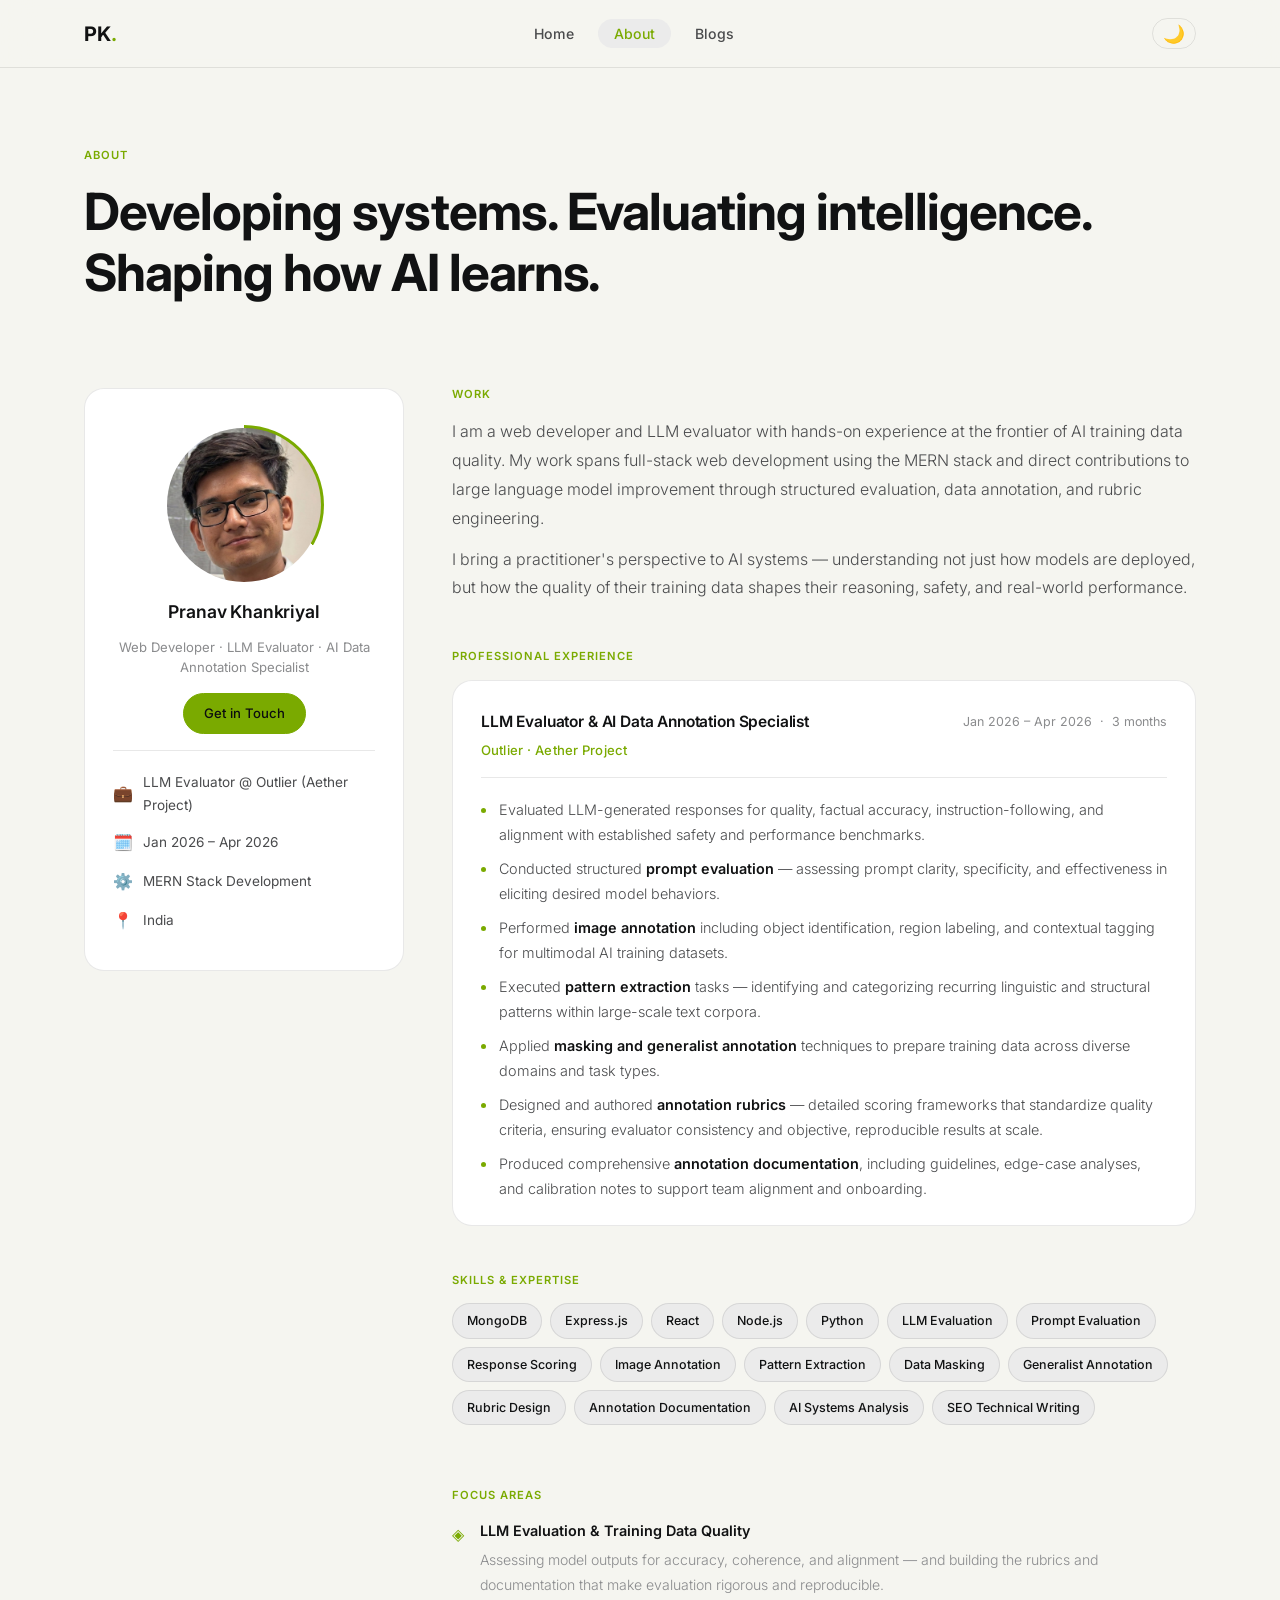
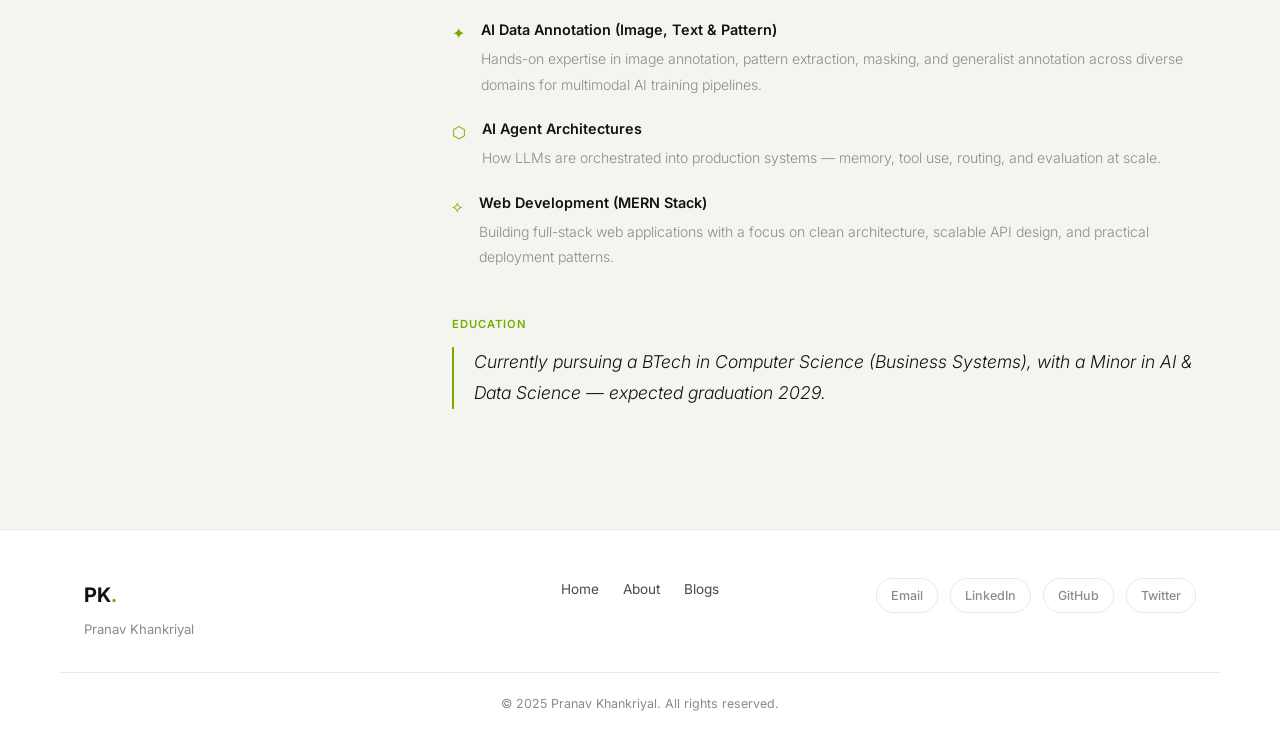
==== commit 7f9e4ed2: "Add files via upload" ====
--- a/about.html
+++ b/about.html
@@ -3,8 +3,8 @@
 <head>
   <meta charset="UTF-8" />
   <meta name="viewport" content="width=device-width, initial-scale=1.0" />
-  <title>About — Pranav Khankriyal</title>
-  <meta name="description" content="Pranav Khankriyal — Web Developer and AI Systems Writer focused on practical implementations and production-oriented thinking." />
+  <title>About — Pranav Khankriyal | LLM Evaluator & AI Data Annotation Specialist</title>
+  <meta name="description" content="Pranav Khankriyal — Web Developer, LLM Evaluator & AI Data Annotation Specialist. Hands-on expertise in prompt evaluation, response scoring, image annotation, pattern extraction, masking, and rubric design for AI training at Outlier (Aether Project)." />
   <link rel="stylesheet" href="styles.css" />
   <!-- Prevent flash of wrong theme on load -->
   <script>try{if(localStorage.getItem('pk-theme')==='dark'){document.documentElement.setAttribute('data-theme','dark');}}catch(e){}</script>
@@ -35,7 +35,7 @@
     <section class="page-hero">
       <div class="page-hero-content">
         <span class="section-tag">About</span>
-        <h1 class="page-title">Building at the intersection of<br />web development and AI.</h1>
+        <h1 class="page-title">Developing systems. Evaluating intelligence.<br />Shaping how AI learns.</h1>
       </div>
     </section>
 
@@ -51,14 +51,18 @@
               <div class="profile-placeholder" aria-label="Profile photo placeholder" style="display:none">PK</div>
             </div>
             <h2 class="about-name">Pranav Khankriyal</h2>
-            <p class="about-role">Web Developer · AI Systems Writer · Data Annotator</p>
+            <p class="about-role">Web Developer · LLM Evaluator · AI Data Annotation Specialist</p>
             <div class="about-contact-links">
               <a href="https://www.linkedin.com/in/pranav-khankriyal-8a0748310" target="_blank" rel="noopener noreferrer" class="btn btn-primary btn-sm">Get in Touch</a>
             </div>
             <ul class="about-quick-facts">
               <li>
                 <span class="fact-icon">💼</span>
-                <span>Data Annotator @ Outlier</span>
+                <span>LLM Evaluator @ Outlier (Aether Project)</span>
+              </li>
+              <li>
+                <span class="fact-icon">🗓️</span>
+                <span>Jan 2026 – Apr 2026</span>
               </li>
               <li>
                 <span class="fact-icon">⚙️</span>
@@ -76,25 +80,50 @@
         <div class="about-text-col">
           <div class="about-block">
             <h3 class="about-block-title">Work</h3>
-            <p>I am a web developer and AI systems writer focused on understanding how modern software systems are built and deployed.</p>
-            <p>My work spans frontend and backend development using the MERN stack, alongside structured analysis of AI agent systems and SaaS products — written for technical operators and product teams.</p>
-          </div>
-
-          <div class="about-block">
-            <h3 class="about-block-title">Current Role</h3>
-            <p>I contribute to AI model training as a Data Annotator at Outlier, working on improving real-world model performance through structured data evaluation and feedback.</p>
-          </div>
-
-          <div class="about-block">
-            <h3 class="about-block-title">Technical Stack</h3>
+            <p>I am a web developer and LLM evaluator with hands-on experience at the frontier of AI training data quality. My work spans full-stack web development using the MERN stack and direct contributions to large language model improvement through structured evaluation, data annotation, and rubric engineering.</p>
+            <p>I bring a practitioner's perspective to AI systems — understanding not just how models are deployed, but how the quality of their training data shapes their reasoning, safety, and real-world performance.</p>
+          </div>
+
+          <div class="about-block">
+            <h3 class="about-block-title">Professional Experience</h3>
+            <div class="experience-card">
+              <div class="exp-header">
+                <div class="exp-title-group">
+                  <span class="exp-role">LLM Evaluator & AI Data Annotation Specialist</span>
+                  <span class="exp-company">Outlier · Aether Project</span>
+                </div>
+                <span class="exp-duration">Jan 2026 – Apr 2026 &nbsp;·&nbsp; 3 months</span>
+              </div>
+              <ul class="exp-duties">
+                <li>Evaluated LLM-generated responses for quality, factual accuracy, instruction-following, and alignment with established safety and performance benchmarks.</li>
+                <li>Conducted structured <strong>prompt evaluation</strong> — assessing prompt clarity, specificity, and effectiveness in eliciting desired model behaviors.</li>
+                <li>Performed <strong>image annotation</strong> including object identification, region labeling, and contextual tagging for multimodal AI training datasets.</li>
+                <li>Executed <strong>pattern extraction</strong> tasks — identifying and categorizing recurring linguistic and structural patterns within large-scale text corpora.</li>
+                <li>Applied <strong>masking and generalist annotation</strong> techniques to prepare training data across diverse domains and task types.</li>
+                <li>Designed and authored <strong>annotation rubrics</strong> — detailed scoring frameworks that standardize quality criteria, ensuring evaluator consistency and objective, reproducible results at scale.</li>
+                <li>Produced comprehensive <strong>annotation documentation</strong>, including guidelines, edge-case analyses, and calibration notes to support team alignment and onboarding.</li>
+              </ul>
+            </div>
+          </div>
+
+          <div class="about-block">
+            <h3 class="about-block-title">Skills & Expertise</h3>
             <div class="skills-grid">
               <div class="skill-pill">MongoDB</div>
               <div class="skill-pill">Express.js</div>
               <div class="skill-pill">React</div>
               <div class="skill-pill">Node.js</div>
               <div class="skill-pill">Python</div>
+              <div class="skill-pill">LLM Evaluation</div>
+              <div class="skill-pill">Prompt Evaluation</div>
+              <div class="skill-pill">Response Scoring</div>
+              <div class="skill-pill">Image Annotation</div>
+              <div class="skill-pill">Pattern Extraction</div>
+              <div class="skill-pill">Data Masking</div>
+              <div class="skill-pill">Generalist Annotation</div>
+              <div class="skill-pill">Rubric Design</div>
+              <div class="skill-pill">Annotation Documentation</div>
               <div class="skill-pill">AI Systems Analysis</div>
-              <div class="skill-pill">Prompt Engineering</div>
               <div class="skill-pill">SEO Technical Writing</div>
             </div>
           </div>
@@ -105,22 +134,29 @@
               <div class="interest-item">
                 <span class="interest-icon">◈</span>
                 <div>
+                  <strong>LLM Evaluation & Training Data Quality</strong>
+                  <p>Assessing model outputs for accuracy, coherence, and alignment — and building the rubrics and documentation that make evaluation rigorous and reproducible.</p>
+                </div>
+              </div>
+              <div class="interest-item">
+                <span class="interest-icon">✦</span>
+                <div>
+                  <strong>AI Data Annotation (Image, Text & Pattern)</strong>
+                  <p>Hands-on expertise in image annotation, pattern extraction, masking, and generalist annotation across diverse domains for multimodal AI training pipelines.</p>
+                </div>
+              </div>
+              <div class="interest-item">
+                <span class="interest-icon">⬡</span>
+                <div>
                   <strong>AI Agent Architectures</strong>
                   <p>How LLMs are orchestrated into production systems — memory, tool use, routing, and evaluation at scale.</p>
                 </div>
               </div>
               <div class="interest-item">
-                <span class="interest-icon">✦</span>
-                <div>
-                  <strong>SaaS Product Analysis</strong>
-                  <p>How modern software companies grow, retain users, and build defensible positions in AI-adjacent markets.</p>
-                </div>
-              </div>
-              <div class="interest-item">
-                <span class="interest-icon">⬡</span>
-                <div>
-                  <strong>Web Development (MERN)</strong>
-                  <p>Building full-stack web applications with a focus on clean architecture and practical deployment patterns.</p>
+                <span class="interest-icon">⟡</span>
+                <div>
+                  <strong>Web Development (MERN Stack)</strong>
+                  <p>Building full-stack web applications with a focus on clean architecture, scalable API design, and practical deployment patterns.</p>
                 </div>
               </div>
             </div>
--- a/styles.css
+++ b/styles.css
@@ -578,7 +578,7 @@
 
 .services-grid {
   display: grid;
-  grid-template-columns: repeat(3, 1fr);
+  grid-template-columns: repeat(2, 1fr);
   gap: 16px;
   margin-top: 48px;
 }
@@ -821,6 +821,96 @@
   padding-left: 20px;
   font-style: italic;
   line-height: 1.75 !important;
+}
+
+/* ----------------------------------------------------------
+   EXPERIENCE CARD
+   ---------------------------------------------------------- */
+.experience-card {
+  background: var(--bg-surface);
+  border: 1px solid var(--border);
+  border-radius: var(--radius-lg);
+  padding: 28px 28px 24px;
+  transition: border-color var(--transition);
+}
+
+.experience-card:hover {
+  border-color: var(--accent);
+}
+
+.exp-header {
+  display: flex;
+  flex-wrap: wrap;
+  align-items: flex-start;
+  justify-content: space-between;
+  gap: 8px;
+  margin-bottom: 20px;
+  padding-bottom: 16px;
+  border-bottom: 1px solid var(--border);
+}
+
+.exp-title-group {
+  display: flex;
+  flex-direction: column;
+  gap: 4px;
+}
+
+.exp-role {
+  font-family: 'Inter', sans-serif;
+  font-size: 0.97rem;
+  font-weight: 600;
+  color: var(--text-primary);
+  letter-spacing: -0.01em;
+}
+
+.exp-company {
+  font-size: 0.82rem;
+  font-weight: 500;
+  color: var(--accent);
+  letter-spacing: 0.01em;
+}
+
+.exp-duration {
+  font-size: 0.78rem;
+  color: var(--text-muted);
+  font-weight: 400;
+  white-space: nowrap;
+  margin-top: 2px;
+  flex-shrink: 0;
+}
+
+.exp-duties {
+  list-style: none;
+  display: flex;
+  flex-direction: column;
+  gap: 10px;
+  padding: 0;
+}
+
+.exp-duties li {
+  font-size: 0.9rem;
+  color: var(--text-secondary);
+  line-height: 1.7;
+  font-weight: 300;
+  padding-left: 18px;
+  position: relative;
+}
+
+.exp-duties li::before {
+  content: '';
+  position: absolute;
+  left: 0;
+  top: 10px;
+  width: 5px;
+  height: 5px;
+  border-radius: 50%;
+  background: var(--accent);
+  flex-shrink: 0;
+}
+
+.exp-duties li strong {
+  color: var(--text-primary);
+  font-weight: 600;
 }
 
 /* ----------------------------------------------------------
@@ -1186,4 +1276,13 @@
   .cta-inner { padding: 36px 24px; }
 
   .section-title { margin-bottom: 32px; }
-}
+
+  .exp-header {
+    flex-direction: column;
+    gap: 4px;
+  }
+
+  .exp-duration {
+    white-space: normal;
+  }
+}
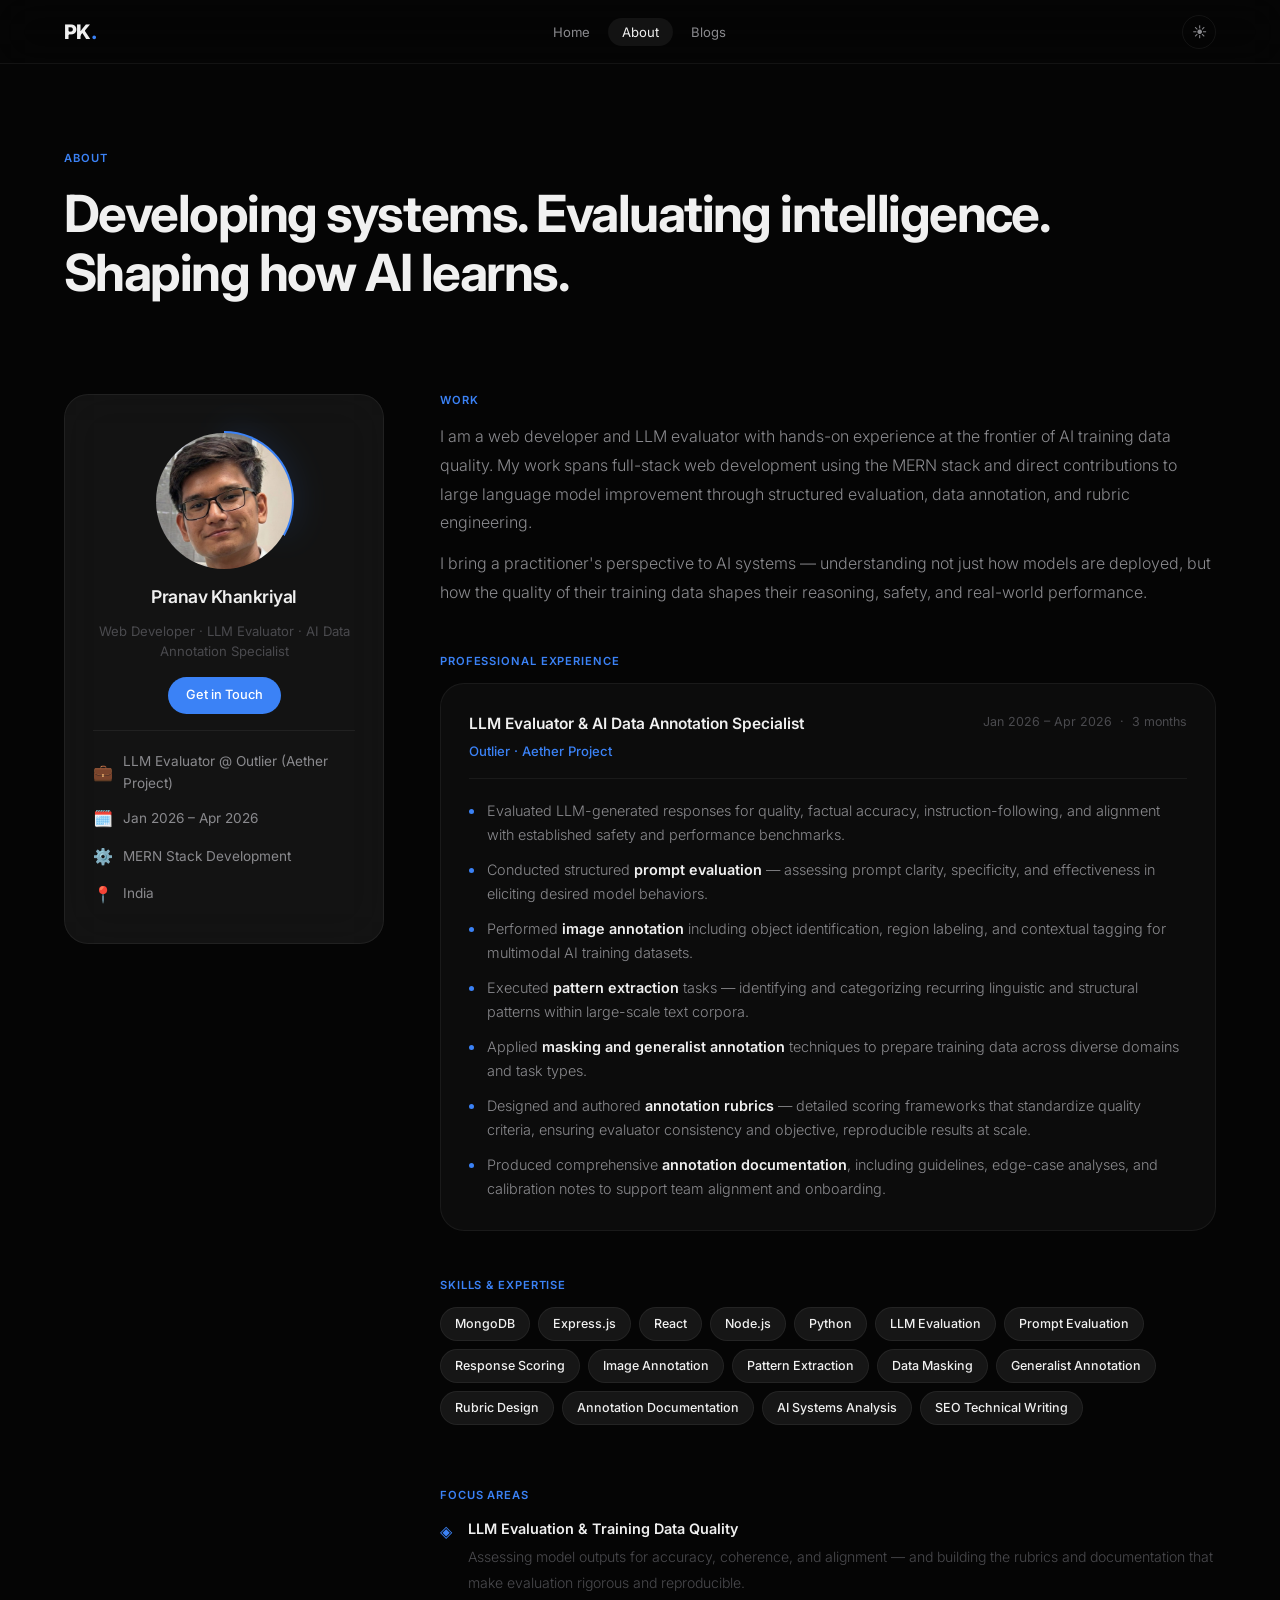
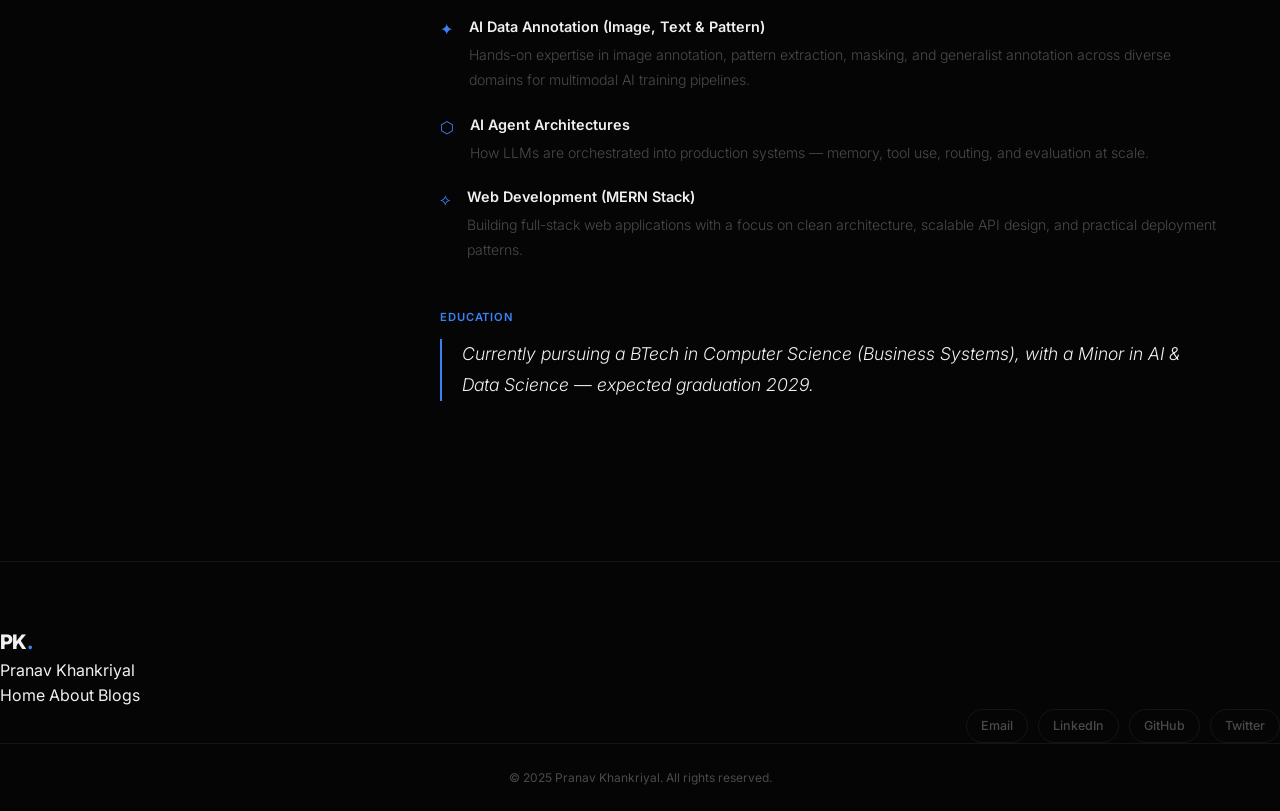
==== commit 618b5cfb: "Add files via upload" ====
--- a/about.html
+++ b/about.html
@@ -6,13 +6,18 @@
   <title>About — Pranav Khankriyal | LLM Evaluator & AI Data Annotation Specialist</title>
   <meta name="description" content="Pranav Khankriyal — Web Developer, LLM Evaluator & AI Data Annotation Specialist. Hands-on expertise in prompt evaluation, response scoring, image annotation, pattern extraction, masking, and rubric design for AI training at Outlier (Aether Project)." />
   <link rel="stylesheet" href="styles.css" />
-  <!-- Prevent flash of wrong theme on load -->
-  <script>try{if(localStorage.getItem('pk-theme')==='dark'){document.documentElement.setAttribute('data-theme','dark');}}catch(e){}</script>
+  <!-- Prevent flash of wrong theme on load (dark is default) -->
+  <script>try{if(localStorage.getItem('pk-theme')==='light'){document.documentElement.setAttribute('data-theme','light');}}catch(e){}</script>
   <link rel="preconnect" href="https://fonts.googleapis.com" />
   <link rel="preconnect" href="https://fonts.gstatic.com" crossorigin />
-  <link href="https://fonts.googleapis.com/css2?family=Inter:wght@300;400;500;600;700&family=Poppins:wght@600;700&display=swap" rel="stylesheet" />
+  <link href="https://fonts.googleapis.com/css2?family=Inter:wght@200;300;400;500;600;700&display=swap" rel="stylesheet" />
 </head>
 <body>
+
+  <!-- PAGE LOADER -->
+  <div class="page-loader" id="pageLoader">
+    <div class="loader-logo">PK<span class="dot">.</span></div>
+  </div>
 
   <!-- NAVBAR -->
   <nav class="navbar" id="navbar">
@@ -33,6 +38,7 @@
   <main>
     <!-- PAGE HEADER -->
     <section class="page-hero">
+      <div class="hero-bg-grid"></div>
       <div class="page-hero-content">
         <span class="section-tag">About</span>
         <h1 class="page-title">Developing systems. Evaluating intelligence.<br />Shaping how AI learns.</h1>
@@ -186,7 +192,7 @@
       </div>
       <div class="footer-social">
         <a href="mailto:pranavkhankriyal@gmail.com" class="social-link">Email</a>
-        <a href="https://linkedin.com" target="_blank" rel="noopener noreferrer" class="social-link">LinkedIn</a>
+        <a href="https://www.linkedin.com/in/pranav-khankriyal-8a0748310" target="_blank" rel="noopener noreferrer" class="social-link">LinkedIn</a>
         <a href="https://github.com" target="_blank" rel="noopener noreferrer" class="social-link">GitHub</a>
         <a href="https://twitter.com" target="_blank" rel="noopener noreferrer" class="social-link">Twitter</a>
       </div>
--- a/styles.css
+++ b/styles.css
@@ -1,113 +1,97 @@
 /* ============================================================
-   PRANAV KHANKRIYAL — PORTFOLIO STYLESHEET
-   Aesthetic: Editorial dark-base, sharp typographic contrast
-   Fonts: Syne (display) + DM Sans (body)
+   PRANAV KHANKRIYAL — PORTFOLIO v3
+   Aesthetic: MetaMask boldness × Apple class × Tech darkness
    ============================================================ */
 
 /* ----------------------------------------------------------
    CUSTOM PROPERTIES
    ---------------------------------------------------------- */
 :root {
-  /* ---- DEFAULT: LIGHT THEME ---- */
-  --bg:           #f5f5f0;
+  --bg:           #050505;
+  --bg-surface:   #0c0c0c;
+  --bg-elevated:  #161616;
+  --bg-glass:     rgba(255, 255, 255, 0.03);
+  --bg-glass-strong: rgba(255, 255, 255, 0.06);
+  --border:       rgba(255, 255, 255, 0.06);
+  --border-hover: rgba(255, 255, 255, 0.12);
+  --border-active:rgba(255, 255, 255, 0.2);
+
+  --text-primary:   #f0f0f0;
+  --text-secondary: #8a8a8e;
+  --text-muted:     #4a4a4e;
+
+  --accent:       #3b82f6;
+  --accent-light: #60a5fa;
+  --accent-dim:   rgba(59, 130, 246, 0.08);
+  --accent-glow:  rgba(59, 130, 246, 0.2);
+
+  --gradient-1: linear-gradient(135deg, #3b82f6, #8b5cf6);
+  --gradient-2: linear-gradient(135deg, #8b5cf6, #ec4899);
+  --gradient-text: linear-gradient(135deg, #60a5fa, #a78bfa, #f472b6);
+
+  --font: 'Inter', -apple-system, BlinkMacSystemFont, 'Segoe UI', sans-serif;
+
+  --radius-sm:   8px;
+  --radius-md:   16px;
+  --radius-lg:   24px;
+  --radius-xl:   32px;
+  --radius-pill: 100px;
+
+  --nav-h:       64px;
+  --max-w:       1200px;
+  --section-gap: 160px;
+
+  --ease:        cubic-bezier(0.25, 0.46, 0.45, 0.94);
+  --ease-out:    cubic-bezier(0.16, 1, 0.3, 1);
+  --spring:      cubic-bezier(0.34, 1.56, 0.64, 1);
+}
+
+/* ----------------------------------------------------------
+   LIGHT THEME
+   ---------------------------------------------------------- */
+[data-theme="light"] {
+  --bg:           #fafafa;
   --bg-surface:   #ffffff;
-  --bg-elevated:  #ebebeb;
-  --border:       rgba(0, 0, 0, 0.09);
-  --border-hover: rgba(0, 0, 0, 0.22);
-
-  --text-primary:   #111213;
-  --text-secondary: #4a4b4d;
-  --text-muted:     #8a8b8d;
-
-  --accent:      #7aaa00;          /* Deep lime — readable on white */
-  --accent-dim:  rgba(122, 170, 0, 0.10);
-  --accent-hover:#8ec400;
-
-  --font-display: 'Inter', sans-serif;
-  --font-body:    'Inter', sans-serif;
-
-  --radius-sm:   6px;
-  --radius-md:   12px;
-  --radius-lg:   20px;
-  --radius-pill: 100px;
-
-  --nav-h:        68px;
-  --max-w:        1160px;
-  --section-gap:  120px;
-
-  --transition:      0.25s cubic-bezier(0.4, 0, 0.2, 1);
-  --transition-slow: 0.45s cubic-bezier(0.4, 0, 0.2, 1);
-}
-
-/* ----------------------------------------------------------
-   DARK THEME OVERRIDES
-   Applied when <html data-theme="dark"> is set
-   ---------------------------------------------------------- */
-[data-theme="dark"] {
-  --bg:           #0c0d0f;
-  --bg-surface:   #131518;
-  --bg-elevated:  #1b1d21;
-  --border:       rgba(255, 255, 255, 0.08);
-  --border-hover: rgba(255, 255, 255, 0.18);
-
-  --text-primary:   #f0f0ee;
-  --text-secondary: #9a9b9d;
-  --text-muted:     #5a5b5d;
-
-  --accent:      #c8f04c;          /* Sharp lime — signature dark-mode accent */
-  --accent-dim:  rgba(200, 240, 76, 0.12);
-  --accent-hover:#d4f562;
-}
-
-/* Dark mode: navbar glass tint */
-[data-theme="dark"] .navbar {
-  background: rgba(12, 13, 15, 0.82);
-}
-
-[data-theme="dark"] .navbar.scrolled {
-  background: rgba(12, 13, 15, 0.96);
-  box-shadow: 0 4px 32px rgba(0,0,0,0.4);
-}
-
-/* Dark mode: hero bg grid (white lines on dark bg) */
-[data-theme="dark"] .hero-bg-grid {
+  --bg-elevated:  #f3f3f3;
+  --bg-glass:     rgba(0, 0, 0, 0.02);
+  --bg-glass-strong: rgba(0, 0, 0, 0.04);
+  --border:       rgba(0, 0, 0, 0.06);
+  --border-hover: rgba(0, 0, 0, 0.1);
+  --border-active:rgba(0, 0, 0, 0.18);
+  --text-primary:   #111;
+  --text-secondary: #555;
+  --text-muted:     #aaa;
+  --accent:       #2563eb;
+  --accent-light: #3b82f6;
+  --accent-dim:   rgba(37, 99, 235, 0.06);
+  --accent-glow:  rgba(37, 99, 235, 0.12);
+}
+
+[data-theme="light"] .navbar { background: rgba(250,250,250,0.8); }
+[data-theme="light"] .navbar.scrolled { background: rgba(250,250,250,0.95); }
+[data-theme="light"] .hero-grid-bg {
   background-image:
-    linear-gradient(rgba(255,255,255,0.025) 1px, transparent 1px),
-    linear-gradient(90deg, rgba(255,255,255,0.025) 1px, transparent 1px);
-}
-
-/* Dark mode: mobile nav overlay */
-[data-theme="dark"] .nav-links {
-  background: rgba(12, 13, 15, 0.98);
-}
-
-/* Dark mode: pullquote */
-[data-theme="dark"] .pullquote {
-  background: #131518;
-}
-
-/* Dark mode: hero badge border */
-[data-theme="dark"] .hero-badge {
-  border-color: rgba(200, 240, 76, 0.25);
-}
+    linear-gradient(rgba(0,0,0,0.04) 1px, transparent 1px),
+    linear-gradient(90deg, rgba(0,0,0,0.04) 1px, transparent 1px);
+}
+[data-theme="light"] .orb { opacity: 0.15; }
+[data-theme="light"] .marquee-strip { background: var(--bg-elevated); border-color: var(--border); }
+[data-theme="light"] .nav-links { background: rgba(250,250,250,0.95); }
 
 /* ----------------------------------------------------------
    RESET & BASE
    ---------------------------------------------------------- */
 *, *::before, *::after { box-sizing: border-box; margin: 0; padding: 0; }
-
-html {
-  scroll-behavior: smooth;
-  font-size: 16px;
-}
+html { scroll-behavior: smooth; font-size: 16px; }
 
 body {
-  background-color: var(--bg);
+  background: var(--bg);
   color: var(--text-primary);
-  font-family: 'Inter', sans-serif;
+  font-family: var(--font);
   font-weight: 400;
-  line-height: 1.7;
+  line-height: 1.6;
   -webkit-font-smoothing: antialiased;
+  -moz-osx-font-smoothing: grayscale;
   overflow-x: hidden;
 }
 
@@ -116,1173 +100,968 @@
 ul { list-style: none; }
 button { font-family: inherit; cursor: pointer; border: none; background: none; }
 
+.container { max-width: var(--max-w); margin: 0 auto; padding: 0 24px; }
+
+/* ----------------------------------------------------------
+   PAGE LOADER
+   ---------------------------------------------------------- */
+.page-loader {
+  position: fixed; inset: 0; z-index: 9999;
+  background: var(--bg);
+  display: flex; align-items: center; justify-content: center;
+  transition: opacity 0.5s var(--ease), visibility 0.5s;
+}
+.page-loader.loaded { opacity: 0; visibility: hidden; pointer-events: none; }
+.loader-logo {
+  font-size: 2rem; font-weight: 800; color: var(--text-primary);
+  opacity: 0; animation: loaderPulse 1.2s ease forwards;
+}
+.loader-logo .dot { color: var(--accent); }
+@keyframes loaderPulse {
+  0% { opacity: 0; transform: scale(0.8); filter: blur(8px); }
+  50% { opacity: 1; transform: scale(1); filter: blur(0); }
+  100% { opacity: 0; transform: scale(0.95); filter: blur(4px); }
+}
+
 /* ----------------------------------------------------------
    TYPOGRAPHY
    ---------------------------------------------------------- */
 h1, h2, h3, h4 {
-  font-family: 'Inter', sans-serif;
+  font-family: var(--font);
   font-weight: 700;
-  line-height: 1.2;
-  letter-spacing: -0.015em;
-}
-
-em {
-  font-style: normal;
-  color: var(--accent);
-  font-weight: inherit;
-  transition: text-shadow 0.3s ease, color 0.3s ease;
-}
-
-.hero-name em:hover {
-  color: var(--accent-hover);
-  text-shadow: 0 0 32px rgba(200, 240, 76, 0.35);
-}
-
-/* ----------------------------------------------------------
-   LAYOUT UTILITIES
-   ---------------------------------------------------------- */
-.container {
-  max-width: var(--max-w);
-  margin: 0 auto;
-  padding: 0 24px;
+  line-height: 1.1;
+  letter-spacing: -0.03em;
+}
+
+em { font-style: normal; }
+
+/* Gradient text */
+.hero-title em,
+.cta-content em {
+  background: var(--gradient-text);
+  -webkit-background-clip: text;
+  -webkit-text-fill-color: transparent;
+  background-clip: text;
 }
 
 /* ----------------------------------------------------------
    NAVBAR
    ---------------------------------------------------------- */
 .navbar {
-  position: fixed;
-  top: 0; left: 0; right: 0;
-  z-index: 1000;
+  position: fixed; top: 0; left: 0; right: 0; z-index: 1000;
   height: var(--nav-h);
-  background: rgba(245, 245, 240, 0.88);
-  backdrop-filter: blur(18px);
-  -webkit-backdrop-filter: blur(18px);
+  background: rgba(5, 5, 5, 0.6);
+  backdrop-filter: saturate(180%) blur(20px);
+  -webkit-backdrop-filter: saturate(180%) blur(20px);
   border-bottom: 1px solid var(--border);
-  transition: background var(--transition), box-shadow var(--transition);
-}
-
+  transition: background 0.3s, box-shadow 0.3s;
+}
 .navbar.scrolled {
-  background: rgba(245, 245, 240, 0.97);
-  box-shadow: 0 4px 32px rgba(0,0,0,0.08);
-}
-
+  background: rgba(5, 5, 5, 0.9);
+  box-shadow: 0 1px 0 var(--border);
+}
 .nav-inner {
-  max-width: var(--max-w);
-  margin: 0 auto;
-  padding: 0 24px;
-  height: 100%;
-  display: flex;
-  align-items: center;
-  justify-content: space-between;
-}
-
+  max-width: var(--max-w); margin: 0 auto; padding: 0 24px;
+  height: 100%; display: flex; align-items: center; justify-content: space-between;
+}
 .nav-logo {
-  font-family: 'Inter', sans-serif;
-  font-size: 1.25rem;
-  font-weight: 700;
-  color: var(--text-primary);
-  letter-spacing: -0.01em;
-  transition: color var(--transition);
-}
-
-.nav-logo:hover { color: var(--accent); }
-
+  font-size: 1.25rem; font-weight: 800; color: var(--text-primary);
+  letter-spacing: -0.03em;
+}
+.nav-logo:hover { opacity: 0.7; }
 .nav-logo .dot { color: var(--accent); }
 
-.nav-links {
-  display: flex;
-  align-items: center;
-  gap: 8px;
-}
-
+.nav-links { display: flex; align-items: center; gap: 4px; }
 .nav-links a {
-  font-family: 'Inter', sans-serif;
-  font-size: 0.88rem;
-  font-weight: 500;
-  color: var(--text-secondary);
-  padding: 6px 16px;
-  border-radius: var(--radius-pill);
-  transition: color var(--transition), background var(--transition);
-  letter-spacing: 0;
-}
-
-.nav-links a:hover,
-.nav-links a.active {
-  color: var(--text-primary);
-  background: var(--bg-elevated);
-}
-
-.nav-links a.active { color: var(--accent); }
-
-/* ----------------------------------------------------------
-   THEME TOGGLE BUTTON
-   ---------------------------------------------------------- */
+  font-size: 0.82rem; font-weight: 400; color: var(--text-secondary);
+  padding: 6px 14px; border-radius: var(--radius-pill);
+  transition: color 0.3s, background 0.3s;
+}
+.nav-links a:hover { color: var(--text-primary); }
+.nav-links a.active { color: var(--text-primary); background: var(--bg-glass-strong); }
+
+.nav-right { display: flex; align-items: center; gap: 12px; }
+
 .theme-toggle {
-  font-size: 1.1rem;
-  line-height: 1;
-  padding: 6px 10px;
-  border-radius: var(--radius-pill);
+  font-size: 0.9rem; padding: 6px; border-radius: 50%;
+  border: 1px solid var(--border); background: transparent;
+  color: var(--text-secondary); width: 34px; height: 34px;
+  display: inline-flex; align-items: center; justify-content: center;
+  transition: all 0.3s;
+}
+.theme-toggle:hover { background: var(--bg-glass-strong); border-color: var(--border-hover); }
+
+.nav-cta { font-size: 0.78rem !important; padding: 8px 16px !important; }
+
+/* Hamburger */
+.hamburger { display: none; flex-direction: column; gap: 5px; padding: 8px; }
+.hamburger span {
+  display: block; width: 20px; height: 1.5px;
+  background: var(--text-primary); border-radius: 2px;
+  transition: transform 0.3s, opacity 0.3s;
+}
+.hamburger.open span:nth-child(1) { transform: translateY(6.5px) rotate(45deg); }
+.hamburger.open span:nth-child(2) { opacity: 0; }
+.hamburger.open span:nth-child(3) { transform: translateY(-6.5px) rotate(-45deg); }
+
+/* ----------------------------------------------------------
+   BUTTONS
+   ---------------------------------------------------------- */
+.btn {
+  display: inline-flex; align-items: center; justify-content: center; gap: 8px;
+  font-family: var(--font); font-size: 0.88rem; font-weight: 500;
+  padding: 14px 28px; border-radius: var(--radius-pill);
+  border: none; cursor: pointer; white-space: nowrap;
+  transition: all 0.3s var(--ease); position: relative;
+}
+.btn:active { transform: scale(0.97); }
+
+.btn-primary {
+  background: var(--accent); color: #fff;
+  box-shadow: 0 0 0 0 var(--accent-glow);
+}
+.btn-primary:hover {
+  background: var(--accent-light);
+  box-shadow: 0 0 40px var(--accent-glow), 0 8px 32px -8px rgba(59,130,246,0.3);
+  transform: translateY(-2px);
+}
+
+.btn-outline {
+  background: transparent; color: var(--text-primary);
+  border: 1.5px solid var(--border-hover);
+}
+.btn-outline:hover {
+  border-color: var(--accent); color: var(--accent);
+  background: var(--accent-dim);
+}
+
+.btn-glass {
+  background: var(--bg-glass-strong); color: var(--text-primary);
+  border: 1px solid var(--border-hover);
+  backdrop-filter: blur(12px);
+}
+.btn-glass:hover {
+  background: var(--bg-glass); border-color: var(--border-active);
+  transform: translateY(-2px);
+}
+
+.btn-sm { padding: 8px 18px; font-size: 0.8rem; }
+.btn-lg { padding: 18px 36px; font-size: 1rem; }
+
+/* ----------------------------------------------------------
+   SECTION COMMON
+   ---------------------------------------------------------- */
+.section-tag {
+  display: inline-block; font-size: 0.7rem; font-weight: 600;
+  letter-spacing: 0.1em; text-transform: uppercase;
+  color: var(--accent); margin-bottom: 16px;
+}
+
+.section-title-lg {
+  font-size: clamp(2rem, 4vw, 3.2rem);
+  margin-bottom: 24px; letter-spacing: -0.04em;
+}
+
+.section-header-center { text-align: center; margin-bottom: 64px; }
+
+.section-header-row {
+  display: flex; justify-content: space-between; align-items: flex-end;
+  margin-bottom: 48px; flex-wrap: wrap; gap: 24px;
+}
+
+/* ----------------------------------------------------------
+   HERO — Immersive, MetaMask-inspired
+   ---------------------------------------------------------- */
+.hero {
+  min-height: 100vh; display: flex; align-items: center;
+  justify-content: center; text-align: center;
+  padding: calc(var(--nav-h) + 40px) 24px 80px;
+  position: relative; overflow: hidden;
+}
+
+/* Animated gradient orbs */
+.hero-orbs { position: absolute; inset: 0; z-index: 0; overflow: hidden; }
+.orb {
+  position: absolute; border-radius: 50%; filter: blur(100px);
+  will-change: transform;
+}
+.orb-1 {
+  width: 600px; height: 600px; top: -15%; left: -10%;
+  background: radial-gradient(circle, rgba(59,130,246,0.25), transparent 70%);
+  animation: orbFloat1 12s ease-in-out infinite;
+}
+.orb-2 {
+  width: 500px; height: 500px; top: 20%; right: -10%;
+  background: radial-gradient(circle, rgba(139,92,246,0.2), transparent 70%);
+  animation: orbFloat2 15s ease-in-out infinite;
+}
+.orb-3 {
+  width: 400px; height: 400px; bottom: -10%; left: 30%;
+  background: radial-gradient(circle, rgba(236,72,153,0.15), transparent 70%);
+  animation: orbFloat3 10s ease-in-out infinite;
+}
+@keyframes orbFloat1 {
+  0%, 100% { transform: translate(0, 0) scale(1); }
+  33% { transform: translate(80px, 40px) scale(1.1); }
+  66% { transform: translate(-30px, 60px) scale(0.95); }
+}
+@keyframes orbFloat2 {
+  0%, 100% { transform: translate(0, 0) scale(1); }
+  33% { transform: translate(-60px, 50px) scale(0.9); }
+  66% { transform: translate(40px, -30px) scale(1.05); }
+}
+@keyframes orbFloat3 {
+  0%, 100% { transform: translate(0, 0); }
+  50% { transform: translate(60px, -40px); }
+}
+
+/* Grid background */
+.hero-grid-bg {
+  position: absolute; inset: 0; z-index: 0;
+  background-image:
+    linear-gradient(rgba(255,255,255,0.025) 1px, transparent 1px),
+    linear-gradient(90deg, rgba(255,255,255,0.025) 1px, transparent 1px);
+  background-size: 60px 60px;
+  mask-image: radial-gradient(ellipse 70% 50% at 50% 50%, black 20%, transparent 100%);
+}
+
+.hero-inner {
+  position: relative; z-index: 1; max-width: 800px;
+}
+
+.hero-badge {
+  display: inline-flex; align-items: center; gap: 8px;
+  font-size: 0.72rem; font-weight: 500; color: var(--accent);
+  background: var(--accent-dim); border: 1px solid rgba(59,130,246,0.15);
+  padding: 8px 20px; border-radius: var(--radius-pill);
+  margin-bottom: 40px; letter-spacing: 0.03em;
+  opacity: 0; animation: fadeUp 0.7s 0.5s var(--ease) forwards;
+}
+.badge-dot {
+  width: 6px; height: 6px; border-radius: 50%;
+  background: var(--accent); animation: dotPulse 2s infinite;
+  box-shadow: 0 0 8px var(--accent-glow);
+}
+@keyframes dotPulse {
+  0%, 100% { opacity: 1; transform: scale(1); }
+  50% { opacity: 0.4; transform: scale(0.6); }
+}
+
+.hero-title {
+  font-size: clamp(3rem, 8vw, 5.5rem);
+  font-weight: 800; letter-spacing: -0.05em;
+  line-height: 1.05; margin-bottom: 28px;
+}
+
+.hero-line {
+  display: block; overflow: hidden;
+}
+.hero-line .word {
+  display: inline-block; opacity: 0; transform: translateY(100%);
+  animation: wordSlide 0.8s var(--ease-out) forwards;
+}
+.hero-line:nth-child(1) .word { animation-delay: 0.6s; }
+.hero-line:nth-child(2) .word { animation-delay: 0.75s; }
+.hero-line:nth-child(3) .word { animation-delay: 0.9s; }
+
+@keyframes wordSlide {
+  to { opacity: 1; transform: translateY(0); }
+}
+
+.hero-subtitle {
+  font-size: 1rem; color: var(--text-secondary); font-weight: 400;
+  margin-bottom: 20px; letter-spacing: 0.02em;
+  opacity: 0; animation: fadeUp 0.7s 1.1s var(--ease) forwards;
+}
+
+.hero-desc {
+  font-size: 1.05rem; color: var(--text-secondary); font-weight: 300;
+  max-width: 560px; margin: 0 auto 40px; line-height: 1.75;
+  opacity: 0; animation: fadeUp 0.7s 1.25s var(--ease) forwards;
+}
+
+.hero-ctas {
+  display: flex; gap: 12px; justify-content: center; flex-wrap: wrap;
+  opacity: 0; animation: fadeUp 0.7s 1.4s var(--ease) forwards;
+}
+
+@keyframes fadeUp {
+  from { opacity: 0; transform: translateY(24px); }
+  to { opacity: 1; transform: translateY(0); }
+}
+
+/* Scroll cue */
+.scroll-cue {
+  position: absolute; bottom: 32px; left: 50%; transform: translateX(-50%);
+  opacity: 0; animation: fadeUp 0.7s 1.8s var(--ease) forwards;
+}
+.scroll-line {
+  width: 1px; height: 60px; background: var(--border-hover);
+  position: relative; overflow: hidden;
+}
+.scroll-line::after {
+  content: ''; position: absolute; top: -60px; left: 0;
+  width: 1px; height: 60px;
+  background: linear-gradient(to bottom, transparent, var(--accent));
+  animation: scrollPulse 2s ease-in-out infinite;
+}
+@keyframes scrollPulse {
+  0% { top: -60px; }
+  100% { top: 60px; }
+}
+
+/* ----------------------------------------------------------
+   MARQUEE TICKER
+   ---------------------------------------------------------- */
+.marquee-strip {
+  border-top: 1px solid var(--border); border-bottom: 1px solid var(--border);
+  background: var(--bg-surface); overflow: hidden; padding: 18px 0;
+}
+.marquee-track {
+  display: flex; align-items: center; gap: 0;
+  animation: marqueeScroll 30s linear infinite;
+  width: max-content;
+}
+.marquee-track span {
+  font-size: 0.82rem; font-weight: 500; text-transform: uppercase;
+  letter-spacing: 0.08em; color: var(--text-muted);
+  white-space: nowrap; padding: 0 20px;
+}
+.marquee-dot { color: var(--accent) !important; font-size: 0.5rem !important; }
+
+@keyframes marqueeScroll {
+  0% { transform: translateX(0); }
+  100% { transform: translateX(-50%); }
+}
+
+/* ----------------------------------------------------------
+   ABOUT / INTRO
+   ---------------------------------------------------------- */
+.about-intro {
+  padding: var(--section-gap) 0;
+}
+
+.intro-grid {
+  display: grid; grid-template-columns: 1fr 400px;
+  gap: 80px; align-items: center;
+}
+
+.intro-headline {
+  font-size: clamp(1.8rem, 3.5vw, 2.8rem);
+  margin-bottom: 24px;
+}
+
+.intro-body {
+  font-size: 1rem; color: var(--text-secondary); font-weight: 300;
+  line-height: 1.8; margin-bottom: 40px;
+}
+
+.intro-stats {
+  display: flex; gap: 32px;
+}
+
+.mini-stat {
+  display: flex; flex-direction: column; gap: 4px;
+}
+.mini-stat-value {
+  font-size: 1.3rem; font-weight: 800; color: var(--accent);
+  letter-spacing: -0.02em;
+}
+.mini-stat-label {
+  font-size: 0.72rem; color: var(--text-muted); font-weight: 400;
+  letter-spacing: 0.01em;
+}
+
+/* Profile glass card */
+.profile-card-glass {
+  background: var(--bg-glass-strong);
+  backdrop-filter: blur(24px);
+  -webkit-backdrop-filter: blur(24px);
   border: 1px solid var(--border);
-  background: transparent;
-  color: var(--text-secondary);
-  cursor: pointer;
-  transition:
-    background var(--transition),
-    border-color var(--transition),
-    transform 0.2s ease;
-  flex-shrink: 0;
-  display: inline-flex;
-  align-items: center;
-  justify-content: center;
-  user-select: none;
-}
-
-.theme-toggle:hover {
-  background: var(--bg-elevated);
-  border-color: var(--border-hover);
-  transform: rotate(20deg) scale(1.1);
-}
-
-/* Hamburger */
-.hamburger {
-  display: none;
-  flex-direction: column;
-  gap: 5px;
-  padding: 8px;
-  border-radius: var(--radius-sm);
-  transition: background var(--transition);
-}
-
-.hamburger:hover { background: var(--bg-elevated); }
-
-.hamburger span {
-  display: block;
-  width: 22px;
-  height: 2px;
-  background: var(--text-primary);
-  border-radius: 2px;
-  transition: transform var(--transition), opacity var(--transition);
-}
-
-.hamburger.open span:nth-child(1) { transform: translateY(7px) rotate(45deg); }
-.hamburger.open span:nth-child(2) { opacity: 0; transform: scaleX(0); }
-.hamburger.open span:nth-child(3) { transform: translateY(-7px) rotate(-45deg); }
-
-/* ----------------------------------------------------------
-   BUTTONS
-   ---------------------------------------------------------- */
-.btn {
-  display: inline-flex;
-  align-items: center;
-  gap: 8px;
-  font-family: 'Inter', sans-serif;
-  font-size: 0.875rem;
-  font-weight: 500;
-  padding: 12px 28px;
-  border-radius: var(--radius-pill);
-  border: 1.5px solid transparent;
-  transition: background var(--transition), color var(--transition), border-color var(--transition), transform var(--transition), box-shadow var(--transition);
-  cursor: pointer;
-  white-space: nowrap;
-  letter-spacing: 0;
-}
-
-.btn:active { transform: scale(0.97); }
-
-.btn-primary {
-  background: var(--accent);
-  color: #0c0d0f;
-  border-color: var(--accent);
-}
-
-.btn-primary:hover {
-  background: var(--accent-hover);
-  border-color: var(--accent-hover);
-  box-shadow: 0 0 28px rgba(200, 240, 76, 0.3);
-  transform: translateY(-2px);
-}
-
-.btn-outline {
-  background: transparent;
-  color: var(--text-primary);
-  border-color: var(--border-hover);
-}
-
-.btn-outline:hover {
-  border-color: var(--accent);
-  color: var(--accent);
-  transform: translateY(-2px);
-}
-
-.btn-sm {
-  padding: 8px 20px;
-  font-size: 0.82rem;
-}
-
-/* ----------------------------------------------------------
-   SECTION COMMON
-   ---------------------------------------------------------- */
-.section-tag {
-  display: inline-block;
-  font-family: 'Inter', sans-serif;
-  font-size: 0.7rem;
-  font-weight: 600;
-  letter-spacing: 0.1em;
-  text-transform: uppercase;
-  color: var(--accent);
-  margin-bottom: 16px;
-}
-
-.section-title {
-  font-size: clamp(2rem, 4vw, 3rem);
-  color: var(--text-primary);
-  margin-bottom: 56px;
-}
-
-.section-header {
-  max-width: var(--max-w);
-  margin: 0 auto;
-  padding: 0 24px;
-  margin-bottom: 0;
-}
-
-/* ----------------------------------------------------------
-   HERO
-   ---------------------------------------------------------- */
-.hero {
-  min-height: 100vh;
-  display: flex;
-  align-items: center;
-  justify-content: space-between;
-  padding: calc(var(--nav-h) + 48px) 24px 80px;
-  max-width: var(--max-w);
-  margin: 0 auto;
-  gap: 64px;
-  position: relative;
-}
-
-.hero-bg-grid {
-  position: fixed;
-  inset: 0;
-  z-index: -1;
-  background-image:
-    linear-gradient(rgba(0,0,0,0.045) 1px, transparent 1px),
-    linear-gradient(90deg, rgba(0,0,0,0.045) 1px, transparent 1px);
-  background-size: 60px 60px;
-  mask-image: radial-gradient(ellipse 80% 80% at 50% 50%, black 30%, transparent 100%);
-}
-
-.hero-content {
-  flex: 1 1 0;
-  min-width: 0;
-  max-width: 580px;
-}
-
-.hero-badge {
-  display: inline-flex;
-  align-items: center;
-  gap: 8px;
-  font-size: 0.75rem;
-  font-weight: 500;
-  color: var(--accent);
-  background: var(--accent-dim);
-  border: 1px solid rgba(200, 240, 76, 0.25);
-  padding: 5px 14px;
-  border-radius: var(--radius-pill);
-  margin-bottom: 28px;
-  letter-spacing: 0.02em;
-}
-
-.hero-badge::before {
-  content: '';
-  width: 7px; height: 7px;
-  background: var(--accent);
-  border-radius: 50%;
-  animation: pulse 2s ease-in-out infinite;
-}
-
-@keyframes pulse {
-  0%, 100% { opacity: 1; transform: scale(1); }
-  50% { opacity: 0.5; transform: scale(0.8); }
-}
-
-.hero-name {
-  font-family: 'Poppins', sans-serif;
-  font-size: clamp(3rem, 7vw, 5.5rem);
-  font-weight: 700;
-  line-height: 1.08;
-  letter-spacing: -0.01em;
-  margin-bottom: 24px;
-  animation: fadeUp 0.7s ease both;
-}
-
-.hero-subtitle {
-  font-family: 'Inter', sans-serif;
-  font-size: clamp(0.9rem, 2vw, 1rem);
-  color: var(--text-secondary);
-  font-weight: 400;
-  margin-bottom: 20px;
-  line-height: 1.6;
-  animation: fadeUp 0.7s 0.1s ease both;
-}
-
-.hero-subtitle .sep {
-  color: var(--text-muted);
-  margin: 0 8px;
-}
-
-.hero-desc {
-  font-size: 1rem;
-  color: var(--text-secondary);
-  font-weight: 300;
-  margin-bottom: 40px;
-  line-height: 1.8;
-  max-width: 520px;
-  animation: fadeUp 0.7s 0.2s ease both;
-}
-
-.hero-ctas {
-  display: flex;
-  gap: 12px;
-  flex-wrap: wrap;
-  animation: fadeUp 0.7s 0.3s ease both;
-}
-
-/* Hero Visual */
-.hero-visual {
-  flex: 0 0 auto;
-  position: relative;
-  animation: fadeUp 0.7s 0.15s ease both;
-  min-width: 300px;
-}
+  border-radius: var(--radius-xl);
+  padding: 40px 32px;
+  display: flex; flex-direction: column; align-items: center; gap: 20px;
+  transition: border-color 0.3s;
+}
+.profile-card-glass:hover { border-color: var(--border-hover); }
 
 .profile-ring {
-  width: 300px;
-  height: 300px;
-  border-radius: 50%;
-  padding: 3px;
+  width: 120px; height: 120px; border-radius: 50%;
+  padding: 2px;
   background: conic-gradient(var(--accent) 0deg 120deg, transparent 120deg 360deg);
   position: relative;
-  flex-shrink: 0;
-}
-
+}
+.profile-ring::before {
+  content: ''; position: absolute; inset: -4px; border-radius: 50%;
+  background: conic-gradient(var(--accent-glow) 0deg 120deg, transparent 120deg 360deg);
+  filter: blur(16px); opacity: 0.6; z-index: -1;
+}
 .profile-img {
-  width: 100%;
-  height: 100%;
-  border-radius: 50%;
-  object-fit: cover;
-  object-position: top center;
-  display: block;
-}
-
+  width: 100%; height: 100%; border-radius: 50%;
+  object-fit: cover; object-position: top center;
+  position: relative; z-index: 1;
+}
 .profile-placeholder {
-  width: 100%;
-  height: 100%;
-  border-radius: 50%;
+  width: 100%; height: 100%; border-radius: 50%;
   background: var(--bg-elevated);
-  display: flex;
-  align-items: center;
-  justify-content: center;
-  font-family: 'Inter', sans-serif;
-  font-size: 2.5rem;
-  font-weight: 700;
-  color: var(--accent);
-  letter-spacing: -0.02em;
-}
-
-/* Floating tags */
-.floating-tag {
-  position: absolute;
-  font-family: 'Inter', sans-serif;
-  font-size: 0.72rem;
-  font-weight: 500;
-  letter-spacing: 0.02em;
-  text-transform: uppercase;
-  color: var(--text-primary);
-  background: var(--bg-elevated);
-  border: 1px solid var(--border);
-  padding: 6px 14px;
-  border-radius: var(--radius-pill);
-  white-space: nowrap;
-  animation: float 3s ease-in-out infinite;
-}
-
-.tag-1 { top: 10%; right: -40px; animation-delay: 0s; }
-.tag-2 { bottom: 20%; right: -60px; animation-delay: 0.8s; }
-.tag-3 { bottom: 5%; left: -20px; animation-delay: 1.6s; }
-
-@keyframes float {
-  0%, 100% { transform: translateY(0); }
-  50% { transform: translateY(-8px); }
-}
-
-@keyframes fadeUp {
-  from { opacity: 0; transform: translateY(20px); }
-  to { opacity: 1; transform: translateY(0); }
-}
-
-/* ----------------------------------------------------------
-   STATS STRIP
-   ---------------------------------------------------------- */
-.stats-strip {
-  max-width: var(--max-w);
-  margin: 0 auto 80px;
-  padding: 0 24px;
-  display: flex;
-  align-items: center;
-  gap: 0;
-  border: 1px solid var(--border);
-  border-radius: var(--radius-lg);
-  overflow: hidden;
-  background: var(--bg-surface);
-}
-
-.stat-item {
-  flex: 1;
-  display: flex;
-  flex-direction: column;
-  gap: 4px;
-  padding: 28px 32px;
-}
-
-.stat-num {
-  font-family: 'Inter', sans-serif;
-  font-size: 1.6rem;
-  font-weight: 700;
-  color: var(--accent);
-  letter-spacing: -0.02em;
-}
-
-.stat-label {
-  font-size: 0.82rem;
-  color: var(--text-muted);
-  font-weight: 400;
-}
-
-.stat-divider {
-  width: 1px;
-  height: 60px;
-  background: var(--border);
-  flex-shrink: 0;
-}
-
-/* ----------------------------------------------------------
-   SERVICES SECTION
-   ---------------------------------------------------------- */
-.services {
-  max-width: var(--max-w);
-  margin: 0 auto;
-  padding: 0 24px var(--section-gap);
-}
-
-.services-grid {
+  display: flex; align-items: center; justify-content: center;
+  font-size: 2rem; font-weight: 800; color: var(--accent);
+  position: relative; z-index: 1;
+}
+
+.profile-info { text-align: center; }
+.profile-info h3 { font-size: 1.1rem; font-weight: 600; margin-bottom: 4px; }
+.profile-info p { font-size: 0.82rem; color: var(--text-muted); }
+
+.profile-meta {
+  width: 100%; border-top: 1px solid var(--border); padding-top: 20px;
+  display: flex; flex-direction: column; gap: 12px;
+}
+.meta-item {
+  display: flex; align-items: center; gap: 10px;
+  font-size: 0.82rem; color: var(--text-secondary);
+}
+.meta-icon { font-size: 1rem; flex-shrink: 0; }
+
+/* ----------------------------------------------------------
+   BENTO GRID
+   ---------------------------------------------------------- */
+.bento-section { padding: 0 0 var(--section-gap); }
+
+.bento-grid {
   display: grid;
-  grid-template-columns: repeat(2, 1fr);
+  grid-template-columns: repeat(3, 1fr);
+  grid-template-rows: auto auto;
   gap: 16px;
-  margin-top: 48px;
-}
-
-.service-card {
+}
+
+.bento-card {
   background: var(--bg-surface);
   border: 1px solid var(--border);
   border-radius: var(--radius-lg);
-  padding: 36px 32px;
-  transition: border-color var(--transition), background var(--transition), transform var(--transition-slow);
-  cursor: default;
-}
-
-.service-card:hover {
+  padding: 40px 32px;
+  position: relative; overflow: hidden;
+  transition: border-color 0.4s, transform 0.5s var(--ease), box-shadow 0.5s;
+}
+
+.bento-card:hover {
   border-color: var(--border-hover);
-  background: var(--bg-elevated);
   transform: translateY(-4px);
-}
-
-.service-card:hover .service-icon { color: var(--accent); }
-
-.service-icon {
-  font-size: 1.4rem;
-  margin-bottom: 20px;
-  color: var(--text-muted);
-  transition: color var(--transition);
-}
-
-.service-card h3 {
-  font-family: 'Inter', sans-serif;
-  font-size: 1rem;
-  font-weight: 600;
-  margin-bottom: 12px;
-  color: var(--text-primary);
+  box-shadow: 0 24px 64px -16px rgba(0,0,0,0.5);
+}
+
+/* Spotlight glow */
+.bento-card-glow {
+  position: absolute; top: 0; left: 0;
+  width: 250px; height: 250px;
+  background: radial-gradient(circle, var(--accent-glow), transparent 60%);
+  opacity: 0; filter: blur(60px);
+  transform: translate(var(--glow-x, -100px), var(--glow-y, -100px));
+  transition: opacity 0.3s; pointer-events: none;
+}
+.bento-card:hover .bento-card-glow { opacity: 1; }
+
+.bento-large { grid-column: 1 / 2; grid-row: 1 / 3; }
+.bento-medium { grid-column: span 1; }
+.bento-wide { grid-column: 2 / 4; }
+
+.bento-icon {
+  width: 48px; height: 48px; border-radius: var(--radius-md);
+  background: var(--accent-dim); border: 1px solid rgba(59,130,246,0.1);
+  display: flex; align-items: center; justify-content: center;
+  margin-bottom: 20px; color: var(--accent);
+  transition: transform 0.5s var(--spring), background 0.3s;
+}
+.bento-card:hover .bento-icon { transform: scale(1.1); background: rgba(59,130,246,0.12); }
+
+.bento-card h3 {
+  font-size: 1.05rem; font-weight: 600; margin-bottom: 12px;
   letter-spacing: -0.01em;
 }
-
-.service-card p {
-  font-size: 0.9rem;
-  color: var(--text-secondary);
-  line-height: 1.7;
+.bento-card p {
+  font-size: 0.88rem; color: var(--text-secondary); line-height: 1.7;
   font-weight: 300;
 }
 
-/* ----------------------------------------------------------
-   PAGE HERO (About / Blogs)
+.bento-tags {
+  display: flex; flex-wrap: wrap; gap: 6px; margin-top: 20px;
+}
+.bento-tags span {
+  font-size: 0.7rem; font-weight: 500; color: var(--text-muted);
+  background: var(--bg-glass-strong); border: 1px solid var(--border);
+  padding: 4px 12px; border-radius: var(--radius-pill);
+  transition: color 0.3s, border-color 0.3s;
+}
+.bento-tags span:hover { color: var(--accent); border-color: var(--accent); }
+
+.bento-link {
+  display: inline-flex; align-items: center; gap: 4px;
+  font-size: 0.85rem; font-weight: 500; color: var(--accent);
+  margin-top: 16px; transition: gap 0.3s;
+}
+.bento-link:hover { gap: 8px; }
+
+/* ----------------------------------------------------------
+   EXPERIENCE SECTION
+   ---------------------------------------------------------- */
+.experience-section {
+  padding: 0 0 var(--section-gap);
+}
+
+.exp-layout {
+  display: grid; grid-template-columns: 1fr 1.2fr;
+  gap: 64px; align-items: start;
+}
+
+.exp-left { position: sticky; top: calc(var(--nav-h) + 40px); }
+
+.exp-summary {
+  font-size: 1rem; color: var(--text-secondary); font-weight: 300;
+  line-height: 1.8; margin-bottom: 32px;
+}
+
+.exp-card-featured {
+  background: var(--bg-surface); border: 1px solid var(--border);
+  border-radius: var(--radius-lg); padding: 36px 32px;
+  transition: border-color 0.3s;
+}
+.exp-card-featured:hover { border-color: var(--accent); }
+
+.exp-card-header {
+  display: flex; justify-content: space-between; align-items: flex-start;
+  flex-wrap: wrap; gap: 12px; margin-bottom: 24px;
+  padding-bottom: 20px; border-bottom: 1px solid var(--border);
+}
+
+.exp-role-title {
+  display: block; font-size: 1rem; font-weight: 600;
+  color: var(--text-primary); margin-bottom: 4px;
+}
+.exp-company-name {
+  display: block; font-size: 0.82rem; font-weight: 500;
+  color: var(--accent);
+}
+.exp-time {
+  font-size: 0.78rem; color: var(--text-muted);
+  white-space: nowrap;
+}
+
+.exp-highlights {
+  display: flex; flex-direction: column; gap: 10px;
+  list-style: none; padding: 0; margin-bottom: 24px;
+}
+.exp-highlights li {
+  font-size: 0.88rem; color: var(--text-secondary);
+  line-height: 1.7; font-weight: 300;
+  padding-left: 18px; position: relative;
+}
+.exp-highlights li::before {
+  content: ''; position: absolute; left: 0; top: 10px;
+  width: 5px; height: 5px; border-radius: 50%;
+  background: var(--accent);
+}
+
+.exp-skills-row {
+  display: flex; flex-wrap: wrap; gap: 6px;
+  padding-top: 20px; border-top: 1px solid var(--border);
+}
+.exp-skills-row span {
+  font-size: 0.7rem; font-weight: 500; color: var(--accent);
+  background: var(--accent-dim); border: 1px solid rgba(59,130,246,0.1);
+  padding: 4px 12px; border-radius: var(--radius-pill);
+}
+
+/* ----------------------------------------------------------
+   WRITING / BLOG SECTION
+   ---------------------------------------------------------- */
+.writing-section { padding: 0 0 var(--section-gap); }
+
+.writing-grid { display: grid; grid-template-columns: 1fr 1fr; gap: 16px; }
+
+.writing-card {
+  background: var(--bg-surface); border: 1px solid var(--border);
+  border-radius: var(--radius-lg); overflow: hidden;
+  transition: border-color 0.3s, transform 0.5s var(--ease), box-shadow 0.5s;
+  display: block; position: relative;
+}
+.writing-card::before {
+  content: ''; position: absolute; top: 0; left: 0; right: 0; height: 2px;
+  background: var(--gradient-1); opacity: 0; transition: opacity 0.3s;
+}
+.writing-card:hover::before { opacity: 1; }
+.writing-card:hover {
+  border-color: var(--border-hover);
+  transform: translateY(-4px);
+  box-shadow: 0 20px 60px -12px rgba(0,0,0,0.3);
+}
+
+.writing-card-inner { padding: 36px 32px; }
+
+.writing-meta {
+  display: flex; align-items: center; justify-content: space-between;
+  margin-bottom: 16px;
+}
+.writing-tag {
+  font-size: 0.68rem; font-weight: 600; text-transform: uppercase;
+  letter-spacing: 0.06em; color: var(--accent);
+  background: var(--accent-dim); padding: 4px 12px;
+  border-radius: var(--radius-pill);
+}
+.writing-date { font-size: 0.75rem; color: var(--text-muted); }
+
+.writing-card h3 {
+  font-size: 1.1rem; font-weight: 600; margin-bottom: 12px;
+  line-height: 1.35; letter-spacing: -0.01em;
+}
+.writing-card p {
+  font-size: 0.88rem; color: var(--text-secondary);
+  line-height: 1.7; font-weight: 300; margin-bottom: 20px;
+}
+.writing-read-more {
+  font-size: 0.82rem; font-weight: 500; color: var(--accent);
+  transition: letter-spacing 0.3s;
+}
+.writing-card:hover .writing-read-more { letter-spacing: 0.02em; }
+
+/* ----------------------------------------------------------
+   CTA SECTION
+   ---------------------------------------------------------- */
+.cta-section {
+  padding: var(--section-gap) 0; position: relative; overflow: hidden;
+  text-align: center;
+}
+.cta-orbs { position: absolute; inset: 0; z-index: 0; pointer-events: none; }
+.orb-cta-1 {
+  position: absolute; width: 500px; height: 500px;
+  top: -20%; left: 20%; border-radius: 50%; filter: blur(120px);
+  background: radial-gradient(circle, rgba(59,130,246,0.15), transparent 70%);
+  animation: orbFloat1 10s ease-in-out infinite;
+}
+.orb-cta-2 {
+  position: absolute; width: 400px; height: 400px;
+  bottom: -20%; right: 20%; border-radius: 50%; filter: blur(120px);
+  background: radial-gradient(circle, rgba(139,92,246,0.12), transparent 70%);
+  animation: orbFloat2 12s ease-in-out infinite;
+}
+
+.cta-content { position: relative; z-index: 1; }
+.cta-content h2 {
+  font-size: clamp(2rem, 4.5vw, 3.5rem);
+  margin-bottom: 20px; letter-spacing: -0.04em;
+}
+.cta-content p {
+  font-size: 1.05rem; color: var(--text-secondary);
+  font-weight: 300; max-width: 520px; margin: 0 auto 40px;
+  line-height: 1.75;
+}
+.cta-btns { display: flex; gap: 12px; justify-content: center; flex-wrap: wrap; }
+
+/* ----------------------------------------------------------
+   FOOTER
+   ---------------------------------------------------------- */
+.footer {
+  border-top: 1px solid var(--border);
+  padding: 64px 0 0;
+}
+
+.footer-grid {
+  display: grid; grid-template-columns: 1.5fr 1fr 1fr;
+  gap: 48px; padding-bottom: 48px;
+}
+
+.footer-logo { font-size: 1.5rem; display: inline-block; margin-bottom: 12px; }
+.footer-tagline { font-size: 0.88rem; color: var(--text-muted); line-height: 1.6; }
+
+.footer-col h4 {
+  font-size: 0.72rem; font-weight: 600; text-transform: uppercase;
+  letter-spacing: 0.08em; color: var(--text-muted); margin-bottom: 16px;
+}
+.footer-col a {
+  display: block; font-size: 0.88rem; color: var(--text-secondary);
+  padding: 4px 0; transition: color 0.3s;
+}
+.footer-col a:hover { color: var(--accent); }
+
+.footer-bottom {
+  border-top: 1px solid var(--border); padding: 24px 0;
+  text-align: center;
+}
+.footer-bottom p { font-size: 0.75rem; color: var(--text-muted); }
+
+/* ----------------------------------------------------------
+   SCROLL REVEAL
+   ---------------------------------------------------------- */
+.reveal {
+  opacity: 0; transform: translateY(32px);
+  transition: opacity 0.8s var(--ease), transform 0.8s var(--ease);
+}
+.reveal.revealed { opacity: 1; transform: translateY(0); }
+
+/* Legacy compatibility for other pages */
+.observe-fade {
+  opacity: 0; transform: translateY(24px);
+  transition: opacity 0.6s var(--ease), transform 0.6s var(--ease);
+}
+.observe-fade.in-view { opacity: 1; transform: translateY(0); }
+
+/* ----------------------------------------------------------
+   PAGES — PAGE HERO (About / Blogs)
    ---------------------------------------------------------- */
 .page-hero {
-  padding: calc(var(--nav-h) + 72px) 24px 64px;
-  max-width: var(--max-w);
-  margin: 0 auto;
-}
-
+  padding: calc(var(--nav-h) + 80px) 24px 72px;
+  max-width: var(--max-w); margin: 0 auto; position: relative;
+}
 .page-title {
-  font-size: clamp(2rem, 5vw, 3.2rem);
-  font-weight: 700;
-  letter-spacing: -0.02em;
-  margin-bottom: 20px;
-  line-height: 1.2;
-  animation: fadeUp 0.6s ease both;
-}
-
+  font-size: clamp(2rem, 5vw, 3.2rem); font-weight: 700;
+  letter-spacing: -0.03em; margin-bottom: 20px; line-height: 1.15;
+  animation: fadeUp 0.6s var(--ease) both;
+}
 .page-subtitle {
-  font-size: 1.05rem;
-  color: var(--text-secondary);
-  font-weight: 300;
-  max-width: 560px;
-  line-height: 1.75;
-  animation: fadeUp 0.6s 0.1s ease both;
-}
-
-/* ----------------------------------------------------------
-   ABOUT SECTION
-   ---------------------------------------------------------- */
-.about-section {
-  max-width: var(--max-w);
-  margin: 0 auto;
-  padding: 0 24px var(--section-gap);
-}
-
-.about-grid {
-  display: grid;
-  grid-template-columns: 320px 1fr;
-  gap: 48px;
-  align-items: start;
-}
-
-/* Profile Card */
+  font-size: 1.05rem; color: var(--text-secondary); font-weight: 300;
+  max-width: 560px; line-height: 1.75;
+  animation: fadeUp 0.6s 0.1s var(--ease) both;
+}
+
+/* About Section */
+.about-section { max-width: var(--max-w); margin: 0 auto; padding: 0 24px var(--section-gap); }
+.about-grid { display: grid; grid-template-columns: 320px 1fr; gap: 56px; align-items: start; }
+
 .about-profile-card {
-  background: var(--bg-surface);
-  border: 1px solid var(--border);
-  border-radius: var(--radius-lg);
-  padding: 36px 28px;
-  display: flex;
-  flex-direction: column;
-  align-items: center;
-  gap: 16px;
-  position: sticky;
-  top: calc(var(--nav-h) + 24px);
-}
-
-.about-ring {
-  width: 160px;
-  height: 160px;
-}
-
-.about-name {
-  font-size: 1.1rem;
-  font-weight: 600;
-  letter-spacing: -0.01em;
-  text-align: center;
-}
-
-.about-role {
-  font-size: 0.82rem;
-  color: var(--text-muted);
-  text-align: center;
-  line-height: 1.5;
-}
+  background: var(--bg-glass-strong); backdrop-filter: blur(24px);
+  -webkit-backdrop-filter: blur(24px);
+  border: 1px solid var(--border); border-radius: var(--radius-lg);
+  padding: 36px 28px; display: flex; flex-direction: column;
+  align-items: center; gap: 16px;
+  position: sticky; top: calc(var(--nav-h) + 24px);
+  transition: border-color 0.3s;
+}
+.about-profile-card:hover { border-color: var(--border-hover); }
+
+.about-ring { width: 140px; height: 140px; }
+.about-name { font-size: 1.1rem; font-weight: 600; text-align: center; }
+.about-role { font-size: 0.82rem; color: var(--text-muted); text-align: center; line-height: 1.5; }
+.about-contact-links { width: 100%; display: flex; justify-content: center; }
 
 .about-quick-facts {
-  width: 100%;
-  border-top: 1px solid var(--border);
-  padding-top: 20px;
-  display: flex;
-  flex-direction: column;
-  gap: 12px;
-}
-
+  width: 100%; border-top: 1px solid var(--border); padding-top: 20px;
+  display: flex; flex-direction: column; gap: 12px;
+}
 .about-quick-facts li {
-  display: flex;
-  align-items: center;
-  gap: 10px;
-  font-size: 0.85rem;
-  color: var(--text-secondary);
-}
-
+  display: flex; align-items: center; gap: 10px;
+  font-size: 0.85rem; color: var(--text-secondary);
+}
 .fact-icon { font-size: 1rem; flex-shrink: 0; }
 
-/* About Text */
-.about-text-col {
-  display: flex;
-  flex-direction: column;
-  gap: 48px;
-}
-
+.about-text-col { display: flex; flex-direction: column; gap: 48px; }
 .about-block-title {
-  font-size: 0.7rem;
-  font-weight: 600;
-  letter-spacing: 0.09em;
-  text-transform: uppercase;
-  color: var(--accent);
-  margin-bottom: 16px;
-}
-
+  font-size: 0.7rem; font-weight: 600; letter-spacing: 0.08em;
+  text-transform: uppercase; color: var(--accent); margin-bottom: 16px;
+}
 .about-block p {
-  font-size: 1rem;
-  color: var(--text-secondary);
-  line-height: 1.8;
-  font-weight: 300;
-  margin-bottom: 12px;
-}
-
+  font-size: 1rem; color: var(--text-secondary); line-height: 1.8;
+  font-weight: 300; margin-bottom: 12px;
+}
 .about-block p:last-child { margin-bottom: 0; }
 
 /* Skills */
-.skills-grid {
-  display: flex;
-  flex-wrap: wrap;
-  gap: 8px;
-  margin-bottom: 16px;
-}
-
+.skills-grid { display: flex; flex-wrap: wrap; gap: 8px; margin-bottom: 16px; }
 .skill-pill {
-  font-family: 'Inter', sans-serif;
-  font-size: 0.78rem;
-  font-weight: 500;
-  color: var(--text-primary);
-  background: var(--bg-elevated);
-  border: 1px solid var(--border);
-  padding: 6px 14px;
-  border-radius: var(--radius-pill);
-  letter-spacing: 0;
-  transition: border-color var(--transition), color var(--transition);
-  cursor: default;
-}
-
+  font-size: 0.78rem; font-weight: 500; color: var(--text-primary);
+  background: var(--bg-elevated); border: 1px solid var(--border);
+  padding: 6px 14px; border-radius: var(--radius-pill);
+  transition: all 0.3s;
+}
 .skill-pill:hover {
-  border-color: var(--accent);
-  color: var(--accent);
-}
-
-.skills-note {
-  font-size: 0.88rem !important;
-  color: var(--text-muted) !important;
-}
-
-.skills-note strong { color: var(--text-secondary); }
+  border-color: var(--accent); color: var(--accent);
+  background: var(--accent-dim); transform: translateY(-2px);
+}
 
 /* Interests */
-.interests-list {
-  display: flex;
-  flex-direction: column;
-  gap: 20px;
-}
-
-.interest-item {
-  display: flex;
-  gap: 16px;
-  align-items: flex-start;
-}
-
-.interest-icon {
-  font-size: 1rem;
-  color: var(--accent);
-  flex-shrink: 0;
-  margin-top: 2px;
-}
-
+.interests-list { display: flex; flex-direction: column; gap: 20px; }
+.interest-item { display: flex; gap: 16px; align-items: flex-start; }
+.interest-icon { font-size: 1rem; color: var(--accent); flex-shrink: 0; margin-top: 2px; }
 .interest-item strong {
-  display: block;
-  font-family: 'Inter', sans-serif;
-  font-size: 0.9rem;
-  font-weight: 600;
-  margin-bottom: 4px;
-  color: var(--text-primary);
-}
-
-.interest-item p {
-  font-size: 0.88rem !important;
-  color: var(--text-muted) !important;
-  margin: 0 !important;
-}
+  display: block; font-size: 0.9rem; font-weight: 600;
+  margin-bottom: 4px; color: var(--text-primary);
+}
+.interest-item p { font-size: 0.88rem !important; color: var(--text-muted) !important; margin: 0 !important; }
 
 /* Goal */
 .goal-text {
-  font-size: 1.1rem !important;
-  color: var(--text-primary) !important;
-  border-left: 2px solid var(--accent);
-  padding-left: 20px;
-  font-style: italic;
-  line-height: 1.75 !important;
-}
-
-/* ----------------------------------------------------------
-   EXPERIENCE CARD
-   ---------------------------------------------------------- */
+  font-size: 1.1rem !important; color: var(--text-primary) !important;
+  border-left: 2px solid var(--accent); padding-left: 20px;
+  font-style: italic; line-height: 1.75 !important;
+}
+
+/* Experience Card (about page) */
 .experience-card {
-  background: var(--bg-surface);
-  border: 1px solid var(--border);
-  border-radius: var(--radius-lg);
-  padding: 28px 28px 24px;
-  transition: border-color var(--transition);
-}
-
+  background: var(--bg-surface); border: 1px solid var(--border);
+  border-radius: var(--radius-lg); padding: 28px;
+  transition: border-color 0.3s, box-shadow 0.3s;
+}
 .experience-card:hover {
   border-color: var(--accent);
+  box-shadow: 0 0 40px -8px var(--accent-glow);
 }
 
 .exp-header {
-  display: flex;
-  flex-wrap: wrap;
-  align-items: flex-start;
-  justify-content: space-between;
-  gap: 8px;
-  margin-bottom: 20px;
-  padding-bottom: 16px;
+  display: flex; flex-wrap: wrap; align-items: flex-start;
+  justify-content: space-between; gap: 8px;
+  margin-bottom: 20px; padding-bottom: 16px;
   border-bottom: 1px solid var(--border);
 }
-
-.exp-title-group {
-  display: flex;
-  flex-direction: column;
-  gap: 4px;
-}
-
-.exp-role {
-  font-family: 'Inter', sans-serif;
-  font-size: 0.97rem;
-  font-weight: 600;
-  color: var(--text-primary);
-  letter-spacing: -0.01em;
-}
-
-.exp-company {
-  font-size: 0.82rem;
-  font-weight: 500;
-  color: var(--accent);
-  letter-spacing: 0.01em;
-}
-
-.exp-duration {
-  font-size: 0.78rem;
-  color: var(--text-muted);
-  font-weight: 400;
-  white-space: nowrap;
-  margin-top: 2px;
-  flex-shrink: 0;
-}
-
-.exp-duties {
-  list-style: none;
-  display: flex;
-  flex-direction: column;
-  gap: 10px;
-  padding: 0;
-}
-
+.exp-title-group { display: flex; flex-direction: column; gap: 4px; }
+.exp-role { font-size: 0.97rem; font-weight: 600; color: var(--text-primary); }
+.exp-company { font-size: 0.82rem; font-weight: 500; color: var(--accent); }
+.exp-duration { font-size: 0.78rem; color: var(--text-muted); white-space: nowrap; }
+
+.exp-duties { list-style: none; display: flex; flex-direction: column; gap: 10px; padding: 0; }
 .exp-duties li {
-  font-size: 0.9rem;
-  color: var(--text-secondary);
-  line-height: 1.7;
-  font-weight: 300;
-  padding-left: 18px;
-  position: relative;
-}
-
+  font-size: 0.9rem; color: var(--text-secondary); line-height: 1.7;
+  font-weight: 300; padding-left: 18px; position: relative;
+}
 .exp-duties li::before {
-  content: '';
-  position: absolute;
-  left: 0;
-  top: 10px;
-  width: 5px;
-  height: 5px;
-  border-radius: 50%;
-  background: var(--accent);
-  flex-shrink: 0;
-}
-
-.exp-duties li strong {
-  color: var(--text-primary);
-  font-weight: 600;
-}
-
-/* ----------------------------------------------------------
-   BLOG CONTROLS
-   ---------------------------------------------------------- */
-.blog-controls {
-  max-width: var(--max-w);
-  margin: 0 auto;
-  padding: 0 24px 40px;
-}
-
-.filter-tags {
-  display: flex;
-  flex-wrap: wrap;
-  gap: 8px;
-}
-
+  content: ''; position: absolute; left: 0; top: 10px;
+  width: 5px; height: 5px; border-radius: 50%; background: var(--accent);
+}
+.exp-duties li strong { color: var(--text-primary); font-weight: 600; }
+
+/* Blog controls */
+.blog-controls { max-width: var(--max-w); margin: 0 auto; padding: 0 24px 40px; }
+.filter-tags { display: flex; flex-wrap: wrap; gap: 8px; }
 .filter-btn {
-  font-family: 'Inter', sans-serif;
-  font-size: 0.82rem;
-  font-weight: 500;
-  letter-spacing: 0;
-  color: var(--text-secondary);
-  background: transparent;
-  border: 1px solid var(--border);
-  padding: 7px 18px;
+  font-size: 0.82rem; font-weight: 400; color: var(--text-secondary);
+  background: transparent; border: 1px solid var(--border);
+  padding: 8px 20px; border-radius: var(--radius-pill);
+  transition: all 0.3s; cursor: pointer;
+}
+.filter-btn:hover { border-color: var(--border-hover); color: var(--text-primary); }
+.filter-btn.active {
+  background: var(--accent); color: #fff; border-color: var(--accent);
+  box-shadow: 0 0 20px var(--accent-glow);
+}
+
+/* Blog grid */
+.blogs-section { max-width: var(--max-w); margin: 0 auto; padding: 0 24px 80px; }
+.blogs-grid { display: grid; grid-template-columns: repeat(auto-fill, minmax(320px, 1fr)); gap: 20px; }
+
+.blog-card {
+  background: var(--bg-surface); border: 1px solid var(--border);
+  border-radius: var(--radius-lg); padding: 32px 28px;
+  display: flex; flex-direction: column;
+  transition: border-color 0.3s, transform 0.5s var(--ease), box-shadow 0.5s;
+  position: relative; overflow: hidden;
+}
+.blog-card::before {
+  content: ''; position: absolute; top: 0; left: 0; right: 0; height: 2px;
+  background: var(--gradient-1); opacity: 0; transition: opacity 0.3s;
+}
+.blog-card:hover::before { opacity: 1; }
+.blog-card:hover {
+  border-color: var(--border-hover); transform: translateY(-4px);
+  box-shadow: 0 20px 60px -12px rgba(0,0,0,0.3);
+}
+.blog-card-header { display: flex; align-items: center; justify-content: space-between; margin-bottom: 16px; }
+.blog-tag {
+  font-size: 0.68rem; font-weight: 600; text-transform: uppercase;
+  letter-spacing: 0.06em; color: var(--accent);
+  background: var(--accent-dim); padding: 4px 12px;
   border-radius: var(--radius-pill);
-  transition: all var(--transition);
-  cursor: pointer;
-}
-
-.filter-btn:hover {
-  border-color: var(--border-hover);
-  color: var(--text-primary);
-}
-
-.filter-btn.active {
-  background: var(--accent);
-  color: #0c0d0f;
-  border-color: var(--accent);
-}
-
-/* ----------------------------------------------------------
-   BLOG GRID
-   ---------------------------------------------------------- */
-.blogs-section {
-  max-width: var(--max-w);
-  margin: 0 auto;
-  padding: 0 24px 80px;
-}
-
-.blogs-grid {
-  display: grid;
-  grid-template-columns: repeat(auto-fill, minmax(320px, 1fr));
-  gap: 20px;
-}
-
-.blog-card {
-  background: var(--bg-surface);
-  border: 1px solid var(--border);
-  border-radius: var(--radius-lg);
-  padding: 32px 28px;
-  display: flex;
-  flex-direction: column;
-  gap: 0;
-  transition: border-color var(--transition), background var(--transition), transform var(--transition-slow);
-}
-
-.blog-card:hover {
-  border-color: var(--border-hover);
-  background: var(--bg-elevated);
-  transform: translateY(-4px);
-}
-
-.blog-card-header {
-  display: flex;
-  align-items: center;
-  justify-content: space-between;
-  margin-bottom: 16px;
-}
-
-.blog-tag {
-  font-family: 'Inter', sans-serif;
-  font-size: 0.7rem;
-  font-weight: 600;
-  letter-spacing: 0.06em;
-  text-transform: uppercase;
-  color: var(--accent);
+}
+.blog-date { font-size: 0.78rem; color: var(--text-muted); }
+.blog-card-title {
+  font-size: 1.05rem; font-weight: 600; margin-bottom: 12px;
+  line-height: 1.35; letter-spacing: -0.01em;
+}
+.blog-card-desc {
+  font-size: 0.88rem; color: var(--text-secondary); line-height: 1.75;
+  font-weight: 300; flex: 1; margin-bottom: 24px;
+}
+.blog-card-footer {
+  display: flex; align-items: center; justify-content: space-between;
+  border-top: 1px solid var(--border); padding-top: 20px;
+}
+.read-time { font-size: 0.78rem; color: var(--text-muted); }
+.blog-read-btn { align-self: flex-end; }
+
+.empty-state { text-align: center; padding: 80px 24px; color: var(--text-muted); }
+.empty-state span {
+  display: block; font-size: 1.1rem; font-weight: 600;
+  color: var(--text-secondary); margin-bottom: 8px;
+}
+
+/* CTA Strip (blogs page) */
+.cta-strip { max-width: var(--max-w); margin: 0 auto 80px; padding: 0 24px; }
+.cta-inner {
+  background: var(--bg-surface); border: 1px solid var(--border);
+  border-radius: var(--radius-lg); padding: 64px 48px;
+  text-align: center; position: relative; overflow: hidden;
+}
+.cta-inner::before {
+  content: ''; position: absolute; top: -80%; left: 50%;
+  transform: translateX(-50%); width: 500px; height: 300px;
+  background: radial-gradient(ellipse, var(--accent-glow), transparent 70%);
+  pointer-events: none; filter: blur(60px);
+}
+.cta-inner h2 { font-size: clamp(1.4rem, 3vw, 2rem); margin-bottom: 12px; }
+.cta-inner p { color: var(--text-secondary); margin-bottom: 32px; font-size: 1rem; font-weight: 300; }
+
+/* Social links */
+.social-link {
+  font-size: 0.78rem; font-weight: 500; color: var(--text-muted);
+  border: 1px solid var(--border); padding: 6px 14px;
+  border-radius: var(--radius-pill); transition: all 0.3s;
+}
+.social-link:hover {
+  color: var(--accent); border-color: var(--accent);
   background: var(--accent-dim);
-  padding: 4px 10px;
-  border-radius: var(--radius-pill);
-}
-
-.blog-date {
-  font-size: 0.78rem;
-  color: var(--text-muted);
-}
-
-.blog-card-title {
-  font-size: 1.05rem;
-  font-weight: 600;
-  letter-spacing: -0.01em;
-  color: var(--text-primary);
-  margin-bottom: 12px;
-  line-height: 1.35;
-}
-
-.blog-card-desc {
-  font-size: 0.88rem;
-  color: var(--text-secondary);
-  line-height: 1.75;
-  font-weight: 300;
-  flex: 1;
-  margin-bottom: 24px;
-}
-
-.blog-card-footer {
-  display: flex;
-  align-items: center;
-  justify-content: space-between;
-  border-top: 1px solid var(--border);
-  padding-top: 20px;
-}
-
-.read-time {
-  font-size: 0.78rem;
-  color: var(--text-muted);
-}
-
-.blog-read-btn { align-self: flex-end; }
-
-.empty-state {
-  text-align: center;
-  padding: 80px 24px;
-  color: var(--text-muted);
-}
-
-.empty-state span {
-  display: block;
-  font-family: var(--font-display);
-  font-size: 1.1rem;
-  font-weight: 600;
-  color: var(--text-secondary);
-  margin-bottom: 8px;
-}
-
-/* ----------------------------------------------------------
-   CTA STRIP
-   ---------------------------------------------------------- */
-.cta-strip {
-  max-width: var(--max-w);
-  margin: 0 auto 80px;
-  padding: 0 24px;
-}
-
-.cta-inner {
-  background: var(--bg-surface);
-  border: 1px solid var(--border);
-  border-radius: var(--radius-lg);
-  padding: 56px 48px;
-  text-align: center;
-  position: relative;
-  overflow: hidden;
-}
-
-.cta-inner::before {
-  content: '';
-  position: absolute;
-  top: -50%;
-  left: 50%;
-  transform: translateX(-50%);
-  width: 400px;
-  height: 200px;
-  background: radial-gradient(ellipse, rgba(200,240,76,0.08) 0%, transparent 70%);
-  pointer-events: none;
-}
-
-.cta-inner h2 {
-  font-size: clamp(1.4rem, 3vw, 2rem);
-  margin-bottom: 12px;
-  letter-spacing: -0.03em;
-}
-
-.cta-inner p {
-  color: var(--text-secondary);
-  margin-bottom: 32px;
-  font-size: 1rem;
-  font-weight: 300;
-}
-
-/* ----------------------------------------------------------
-   FOOTER
-   ---------------------------------------------------------- */
-.footer {
-  border-top: 1px solid var(--border);
-  background: var(--bg-surface);
-}
-
-.footer-inner {
-  max-width: var(--max-w);
-  margin: 0 auto;
-  padding: 48px 24px 32px;
-  display: grid;
-  grid-template-columns: 1fr auto 1fr;
-  align-items: start;
-  gap: 32px;
-}
-
-.footer-brand p {
-  font-size: 0.82rem;
-  color: var(--text-muted);
-  margin-top: 6px;
-}
-
-.footer-links {
-  display: flex;
-  flex-direction: row;
-  align-items: center;
-  gap: 24px;
-}
-
-.footer-links a {
-  font-family: 'Inter', sans-serif;
-  font-size: 0.85rem;
-  font-weight: 400;
-  color: var(--text-secondary);
-  transition: color var(--transition);
-}
-
-.footer-links a:hover { color: var(--accent); }
-
-.footer-social {
-  display: flex;
-  gap: 12px;
-  justify-content: flex-end;
-  flex-wrap: wrap;
-}
-
-.social-link {
-  font-family: 'Inter', sans-serif;
-  font-size: 0.78rem;
-  font-weight: 500;
-  letter-spacing: 0;
-  color: var(--text-muted);
-  border: 1px solid var(--border);
-  padding: 6px 14px;
-  border-radius: var(--radius-pill);
-  transition: all var(--transition);
-}
-
-.social-link:hover {
-  color: var(--accent);
-  border-color: var(--accent);
-}
-
-.footer-bottom {
-  max-width: var(--max-w);
-  margin: 0 auto;
-  padding: 20px 24px;
-  border-top: 1px solid var(--border);
-  text-align: center;
-}
-
-.footer-bottom p {
-  font-size: 0.78rem;
-  color: var(--text-muted);
-}
-
-/* ----------------------------------------------------------
-   BR RESPONSIVE HELPER
+}
+
+.footer-social { display: flex; gap: 10px; justify-content: flex-end; flex-wrap: wrap; }
+
+/* ----------------------------------------------------------
+   RESPONSIVE
    ---------------------------------------------------------- */
 .br-desk { display: block; }
 
-/* ----------------------------------------------------------
-   RESPONSIVE
-   ---------------------------------------------------------- */
 @media (max-width: 900px) {
-  .hero {
-    flex-direction: column-reverse;
-    align-items: center;
-    text-align: center;
-    min-height: auto;
-    padding-top: calc(var(--nav-h) + 40px);
-    gap: 40px;
-  }
-
-  .hero-ctas { justify-content: center; }
-  .hero-content { max-width: 100%; min-width: unset; }
-  .hero-desc { max-width: 100%; }
-  .hero-visual { min-width: unset; }
-
-  .floating-tag { display: none; }
-
-  .profile-ring { width: 200px; height: 200px; }
-
-  .services-grid { grid-template-columns: 1fr; }
-
-  .stats-strip {
-    flex-direction: column;
-    gap: 0;
-  }
-
-  .stat-item { padding: 20px 24px; width: 100%; }
-
-  .stat-divider { width: 100%; height: 1px; }
-
-  .about-grid {
-    grid-template-columns: 1fr;
-  }
-
-  .about-profile-card {
-    position: static;
-  }
-
-  .footer-inner {
-    grid-template-columns: 1fr;
-    text-align: center;
-  }
-
-  .footer-social { justify-content: center; }
-
+  .intro-grid { grid-template-columns: 1fr; gap: 48px; }
+  .intro-visual { order: -1; display: flex; justify-content: center; }
+  .intro-text { text-align: center; }
+  .intro-stats { justify-content: center; }
+  .bento-grid { grid-template-columns: 1fr; }
+  .bento-large, .bento-wide { grid-column: 1; grid-row: auto; }
+  .exp-layout { grid-template-columns: 1fr; }
+  .exp-left { position: static; text-align: center; }
+  .writing-grid { grid-template-columns: 1fr; }
+  .footer-grid { grid-template-columns: 1fr; text-align: center; }
+  .about-grid { grid-template-columns: 1fr; }
+  .about-profile-card { position: static; }
+  .section-header-row { flex-direction: column; align-items: flex-start; }
   .br-desk { display: none; }
 }
 
 @media (max-width: 640px) {
-  :root { --section-gap: 72px; }
-
+  :root { --section-gap: 80px; }
   .hamburger { display: flex; }
-
   .nav-links {
-    position: fixed;
-    top: var(--nav-h);
-    left: 0; right: 0;
-    background: rgba(245, 245, 240, 0.98);
-    backdrop-filter: blur(20px);
-    flex-direction: column;
-    padding: 24px 24px 32px;
-    gap: 4px;
-    border-bottom: 1px solid var(--border);
-    transform: translateY(-110%);
-    opacity: 0;
-    transition: transform var(--transition), opacity var(--transition);
+    position: fixed; top: var(--nav-h); left: 0; right: 0;
+    background: rgba(5,5,5,0.95);
+    backdrop-filter: blur(20px); -webkit-backdrop-filter: blur(20px);
+    flex-direction: column; padding: 24px;
+    gap: 4px; border-bottom: 1px solid var(--border);
+    transform: translateY(-110%); opacity: 0;
+    transition: transform 0.3s, opacity 0.3s;
     pointer-events: none;
   }
-
-  .nav-links.open {
-    transform: translateY(0);
-    opacity: 1;
-    pointer-events: all;
-  }
-
-  .nav-links a {
-    display: block;
-    padding: 12px 16px;
-    font-size: 1rem;
-    width: 100%;
-  }
-
-  .hero-name { font-size: clamp(2.8rem, 11vw, 4rem); }
-
+  .nav-links.open { transform: translateY(0); opacity: 1; pointer-events: all; }
+  .nav-links a { display: block; padding: 12px 16px; font-size: 1rem; width: 100%; }
+  .nav-cta { display: none; }
+  .nav-right { gap: 8px; }
+  .hero-title { font-size: clamp(2.4rem, 10vw, 3.5rem); }
+  .intro-stats { flex-direction: column; align-items: center; gap: 16px; }
   .blogs-grid { grid-template-columns: 1fr; }
-
   .cta-inner { padding: 36px 24px; }
-
-  .section-title { margin-bottom: 32px; }
-
-  .exp-header {
-    flex-direction: column;
-    gap: 4px;
-  }
-
-  .exp-duration {
-    white-space: normal;
-  }
-}
+  .exp-card-header { flex-direction: column; gap: 4px; }
+  .footer-grid { grid-template-columns: 1fr; }
+}
